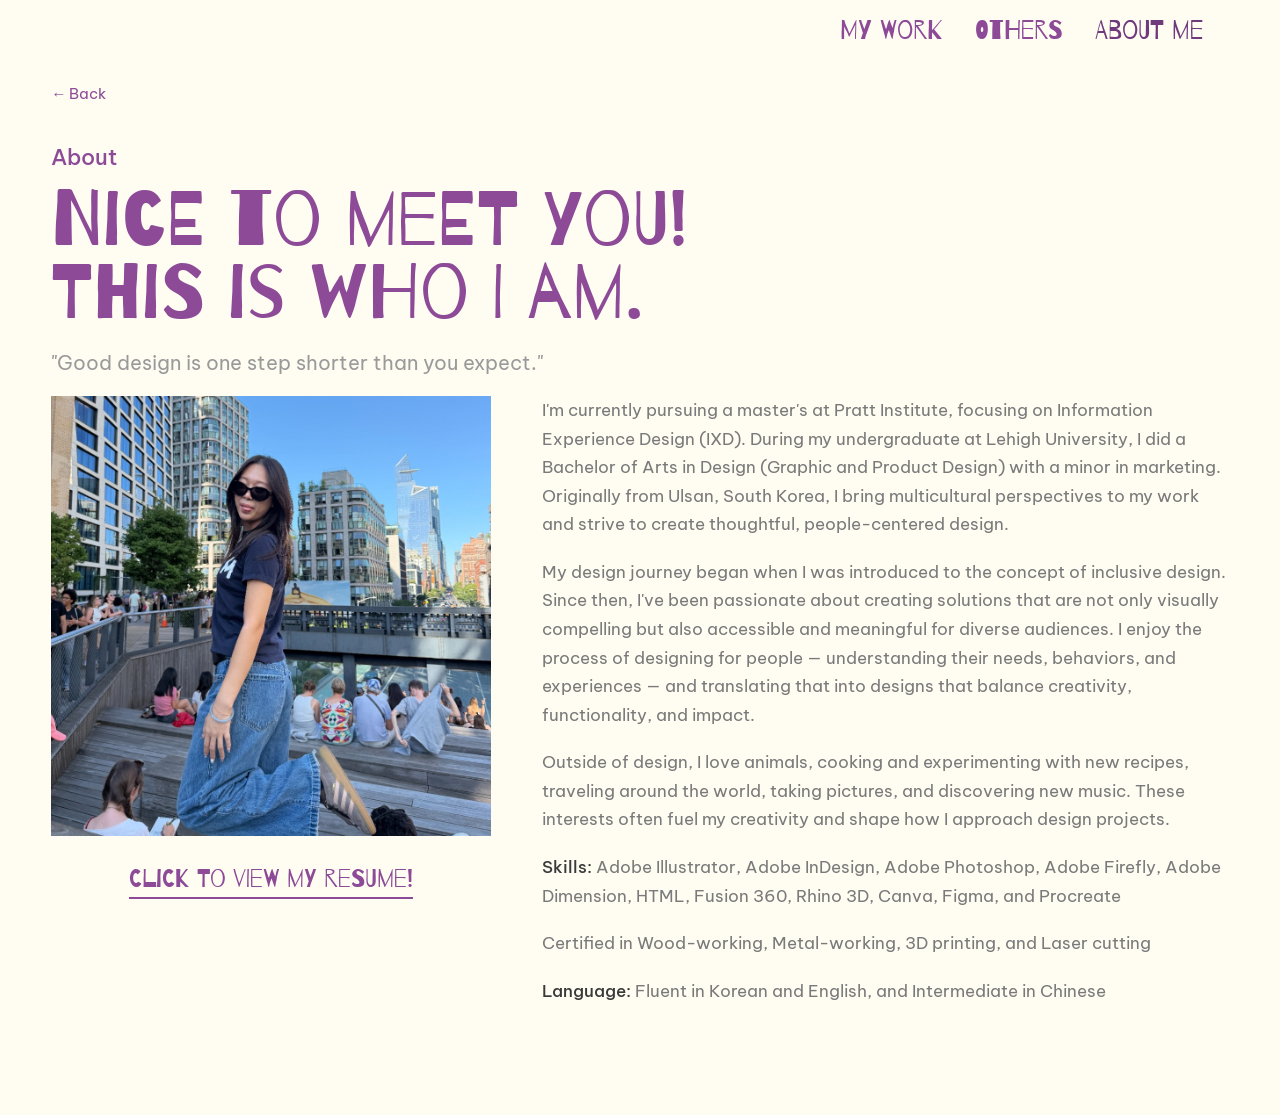
==== about.html @ 0e1c2054 "Refine hero disciplines and clear hobbies content. Tighten discipline layout with magnetic grey labe" ====
<!DOCTYPE html>
<html lang="en">
<head>
<meta charset="UTF-8">
<meta name="viewport" content="width=device-width, initial-scale=1.0">
<title>About — Dayna Ha</title>
<link rel="icon" href="assets/favicon.png" type="image/png">
<link rel="apple-touch-icon" href="assets/favicon.png">
<link rel="preconnect" href="https://fonts.googleapis.com">
<link rel="preconnect" href="https://fonts.gstatic.com" crossorigin>
<link href="https://fonts.googleapis.com/css2?family=Barrio&family=Be+Vietnam+Pro:wght@400;500&display=swap" rel="stylesheet">
<link rel="stylesheet" href="style.css?v=hobbies">
</head>
<body class="be-vietnam-pro-regular project-page is-about-page">

  <nav class="site-nav" aria-label="Primary">
    <a class="site-nav-link barrio-regular" href="index.html#about">My Work</a>
    <a class="site-nav-link barrio-regular" href="index.html#hobbies">Others</a>
    <a class="site-nav-link barrio-regular" href="about.html" id="navAbout" aria-current="page">About Me</a>
  </nav>

  <main class="project about-page">
    <a class="project-back" href="index.html">← Back</a>
    <span class="project-index">About</span>
    <h1 class="project-title barrio-regular about-name">Nice to meet you!<br>This is who I am.</h1>
    <p class="about-tagline">"Good design is one step shorter than you expect."</p>

    <div class="about-layout">
      <figure class="about-photo">
        <div class="about-photo-frame">
          <img
            class="about-photo-image"
            src="assets/about-me.png"
            alt="Dayna Ha on a sunny day in New York City"
          >
        </div>
        <button class="about-resume barrio-regular" type="button" id="resumePreviewOpen" data-resume-src="assets/Dayna_HA_Resume.pdf">Click to view my resume!</button>
      </figure>

      <div class="project-body about-copy">
        <p>
          I'm currently pursuing a master's at Pratt Institute, focusing on Information
          Experience Design (IXD). During my undergraduate at Lehigh University, I did a
          Bachelor of Arts in Design (Graphic and Product Design) with a minor in
          marketing. Originally from Ulsan, South Korea, I bring multicultural
          perspectives to my work and strive to create thoughtful, people-centered design.
        </p>
        <p>
          My design journey began when I was introduced to the concept of inclusive design.
          Since then, I've been passionate about creating solutions that are not only
          visually compelling but also accessible and meaningful for diverse audiences.
          I enjoy the process of designing for people — understanding their needs,
          behaviors, and experiences — and translating that into designs that balance
          creativity, functionality, and impact.
        </p>
        <p>
          Outside of design, I love animals, cooking and experimenting with new recipes, 
          traveling around the world, taking pictures, and discovering new music. These 
          interests often fuel my creativity and shape how I approach design projects.
        </p>
        <p>
          <strong>Skills:</strong> Adobe Illustrator, Adobe InDesign, Adobe Photoshop,
          Adobe Firefly, Adobe Dimension, HTML, Fusion 360, Rhino 3D, Canva, Figma, and
          Procreate
        </p>
        <p>
          Certified in Wood-working, Metal-working, 3D printing, and Laser cutting
        </p>
        <p>
          <strong>Language:</strong> Fluent in Korean and English, and Intermediate in Chinese
        </p>
      </div>
    </div>
  </main>

  <div class="resume-preview" id="resumePreview" aria-hidden="true">
    <div class="resume-preview-backdrop" data-resume-close></div>
    <div class="resume-preview-dialog" role="dialog" aria-modal="true" aria-labelledby="resumePreviewTitle">
      <div class="resume-preview-bar">
        <h2 class="resume-preview-title barrio-regular" id="resumePreviewTitle">Resume preview</h2>
        <div class="resume-preview-actions">
          <a class="resume-preview-open be-vietnam-pro-regular" href="assets/Dayna_HA_Resume.pdf" target="_blank" rel="noopener">Open PDF</a>
          <button class="resume-preview-close be-vietnam-pro-regular" type="button" data-resume-close aria-label="Close preview">Close</button>
        </div>
      </div>
      <iframe
        class="resume-preview-frame"
        id="resumePreviewFrame"
        title="Dayna Ha resume preview"
      ></iframe>
    </div>
  </div>

  <script src="script.js"></script>
</body>
</html>
---- style.css ----
/* ============ Tokens ============ */
:root {
  --purple: #8c4a97;
  --purple-deep: #6f3a7c;
  --gray: #9a9a9a;
  --gray-dark: #7a7a7a;
  --ink: #3a3a3a;
  --paper: #fffcf2;

  --font-display: "Barrio", system-ui;
  --font-body: "Be Vietnam Pro", sans-serif;
  --section-gap: clamp(2.5rem, 5vh, 4.5rem);
}

.barrio-regular {
  font-family: "Barrio", system-ui;
  font-weight: 400;
  font-style: normal;
}

.be-vietnam-pro-regular {
  font-family: "Be Vietnam Pro", sans-serif;
  font-weight: 400;
  font-style: normal;
}

.be-vietnam-pro-medium {
  font-family: "Be Vietnam Pro", sans-serif;
  font-weight: 500;
  font-style: normal;
}

* { box-sizing: border-box; }

html {
  scroll-behavior: smooth;
}

/* Avoid browser restoring mid-page scroll on refresh */
html, body {
  overflow-anchor: none;
}

body {
  margin: 0;
  background: var(--paper);
  color: var(--ink);
  font-family: "Be Vietnam Pro", sans-serif;
  font-weight: 400;
  font-style: normal;
  overflow-x: hidden;
}

body.custom-cursor-active {
  cursor: none;
}

body.custom-cursor-active a,
body.custom-cursor-active button {
  cursor: none;
}

.custom-cursor {
  position: fixed;
  top: 0;
  left: 0;
  width: auto;
  height: auto;
  margin: 0;
  border-radius: 0;
  background: none;
  border: none;
  pointer-events: none;
  z-index: 9999;
  transform: translate3d(-100px, -100px, 0);
  font-family: var(--font-display);
  font-weight: 400;
  font-size: 3.2rem;
  line-height: 1;
  color: var(--purple);
  -webkit-text-stroke: 2px #ffffff;
  paint-order: stroke fill;
  will-change: transform, contents;
}

.custom-cursor::before {
  content: "?";
}

.custom-cursor.is-image::before {
  content: "!";
}

.custom-cursor.is-about::before {
  content: ":D";
}

.custom-cursor.is-about.is-image::before {
  content: "!";
}

.custom-cursor.is-resume::before,
.custom-cursor.is-about.is-resume::before {
  content: "xD";
}

@media (prefers-reduced-motion: reduce) {
  html { scroll-behavior: auto; }
  .block { animation: none !important; transition: none !important; }
  .scroll-cue-arrow { animation: none; }
  .nav-about-cue-arrow { animation: none; }
  body.custom-cursor-active { cursor: auto; }
  .custom-cursor { display: none; }
}

/* ============ Site nav ============ */
.site-nav {
  position: sticky;
  top: 0;
  z-index: 50;
  display: flex;
  justify-content: flex-end;
  align-items: center;
  flex-wrap: wrap;
  gap: clamp(1rem, 2.5vw, 2.25rem);
  padding: 1.1rem 6vw;
  background: color-mix(in srgb, var(--paper) 88%, transparent);
  backdrop-filter: blur(8px);
  -webkit-backdrop-filter: blur(8px);
  overflow: visible;
}

.site-nav-link {
  font-family: var(--font-display);
  font-weight: 400;
  font-size: clamp(1.05rem, 2vw, 1.65rem);
  line-height: 1;
  color: var(--purple);
  text-decoration: none;
  transition: color 0.2s ease;
  flex-shrink: 0;
  white-space: nowrap;
}

.site-nav-link:hover,
.site-nav-link[aria-current="page"] {
  color: var(--purple-deep);
}

.nav-about-cue {
  position: fixed;
  top: 0;
  left: 0;
  z-index: 60;
  color: var(--purple);
  pointer-events: none;
  opacity: 0;
  visibility: hidden;
  transition: opacity 0.35s ease, visibility 0.35s ease;
}

.nav-about-cue.is-visible {
  opacity: 1;
  visibility: visible;
}

.nav-about-cue-arrow {
  width: clamp(2rem, 3.5vw, 2.75rem);
  height: auto;
  display: block;
  transform: rotate(180deg);
  animation: nav-about-bounce 1.8s ease-in-out infinite;
}

@keyframes nav-about-bounce {
  0%, 100% { transform: rotate(180deg) translateY(0); }
  50%      { transform: rotate(180deg) translateY(-24px); }
}

/* ============ Hero ============ */
.hero-pin {
  /* Height set in JS so the hero stays pinned through drop + shake */
  min-height: 100vh;
  position: relative;
}

.hero {
  position: sticky;
  top: 0;
  min-height: 100vh;
  height: 100vh;
  /* One vertical unit: all hero height gaps are multiples of --hero-gap */
  --hero-gap: 3.2vh;
  padding: calc(var(--hero-gap) * 1.25) 6vw calc(var(--hero-gap) * 3.1);
  overflow: hidden;
  background: var(--paper);
  isolation: isolate;
}

.hero.is-releasing {
  overflow: visible;
}

.hero-name {
  font-family: var(--font-display);
  font-weight: 400;
  color: var(--purple);
  font-size: clamp(3rem, 9vw, 6.5rem);
  line-height: 0.95;
  margin: 0;
  letter-spacing: 0.01em;
}

.hero-word {
  display: inline-block;
  transition: transform 0.18s ease-out;
  will-change: transform;
}

.hero-top,
.hero-question {
  position: relative;
  z-index: 3;
}

.hero-tagline {
  text-align: right;
  color: var(--gray);
  font-size: clamp(1rem, 1.6vw, 1.35rem);
  margin: calc(var(--hero-gap) * 2.7 - 0.5cm) 0 0;
  max-width: 32ch;
  margin-left: auto;
}

.hero-question {
  /* Keep fixed multiple of --hero-gap (includes prior 1.8cm nudge as ratio) */
  margin-top: calc(var(--hero-gap) * 4);
  max-width: none;
}

.hero-question-label {
  color: var(--gray);
  font-size: clamp(0.95rem, 1.4vw, 1.15rem);
  margin: 0 0 0.12em;
}

.hero-question-main {
  position: relative;
  display: inline-block;
  width: fit-content;
  max-width: 100%;
  color: var(--purple);
  font-weight: 400;
  font-size: clamp(0.72rem, 2.6vw + 0.4rem, 1.4rem);
  margin: 0;
  white-space: nowrap;
}

.hero-question-main::after {
  content: "";
  position: absolute;
  left: 0;
  right: 0;
  top: calc(100% + 0.42em);
  bottom: auto;
  height: 0.42em;
  background: var(--purple);
  border-radius: 1em 0.35em 1.4em 0.55em / 0.9em 1.1em 0.45em 1.2em;
  pointer-events: none;
}

.hero-stroke {
  display: inline;
}

/* ============ Falling block field ============ */
.block-field {
  position: absolute;
  right: calc(7vw - 1.5cm);
  bottom: calc(var(--hero-gap, 3.2vh) * -0.6);
  width: min(28vw, 350px);
  height: min(28vw, 350px);
  pointer-events: none;
  z-index: 1;
  --block-size: 26%;
}

.stack-hint {
  position: absolute;
  right: calc(7vw - 1.5cm + min(28vw, 350px) + 1.2rem);
  bottom: calc(var(--hero-gap, 3.2vh) * -0.6 + min(28vw, 350px) * 0.28);
  max-width: min(22ch, 28vw);
  margin: 0;
  font-family: var(--font-display);
  font-weight: 400;
  font-size: clamp(1.05rem, 2vw, 1.55rem);
  line-height: 1.15;
  color: var(--purple);
  text-align: right;
  pointer-events: none;
  z-index: 2;
  opacity: 0;
  transform: translate3d(0, 8px, 0);
  transition: opacity 1.1s ease, transform 1.1s ease;
}

.stack-hint.is-visible {
  opacity: 1;
  transform: translate3d(0, 0, 0);
}

.block {
  position: absolute;
  width: var(--block-size, 26%);
  height: var(--block-size, 26%);
  aspect-ratio: 1 / 1;
  border-radius: 30% 32% 34% 28% / 32% 30% 32% 34%;
  will-change: transform, opacity;
  transform-origin: center center;
  --tilt: 0deg;
  --mag-x: 0px;
  --mag-y: 0px;
  opacity: 0;
  animation: none;
  box-sizing: border-box;
  flex-shrink: 0;
}

.block.gray   { background: var(--gray); }
.block.purple { background: var(--purple); }
.block.to-grey {
  background: var(--gray) !important;
  transition: background 0.35s ease;
  box-shadow: 0 6px 18px rgba(0, 0, 0, 0.12);
}

/* Landing cluster: hover any box to see Scroll! */
.block-field.is-landed:not(.is-exiting) .block {
  pointer-events: auto;
  cursor: none;
}

.block-field.is-landed:not(.is-exiting) .block::after {
  content: "Scroll!";
  position: absolute;
  left: 50%;
  top: 50%;
  transform: translate(-50%, -50%);
  font-family: var(--font-body);
  font-weight: 400;
  font-style: normal;
  font-size: clamp(0.72rem, 1.1vw, 0.9rem);
  line-height: 1;
  color: var(--purple);
  background: #ffffff;
  padding: 0.35rem 0.5rem;
  white-space: nowrap;
  opacity: 0;
  pointer-events: none;
  transition: opacity 0.25s ease;
  z-index: 2;
  box-shadow: 0 3px 10px rgba(0, 0, 0, 0.1);
}

.block-field.is-landed:not(.is-exiting) .block:hover::after {
  opacity: 1;
}

.tower-more {
  position: absolute;
  display: block;
  z-index: 50;
  pointer-events: none;
  opacity: 0;
  visibility: hidden;
  text-decoration: none;
  color: var(--purple);
  font-family: var(--font-body);
  font-weight: 400;
  font-style: normal;
  transition: opacity 0.35s ease;
}

.tower-more.is-ready {
  pointer-events: auto;
  opacity: 1;
  visibility: visible;
}

.tower-more-label {
  position: absolute;
  left: 50%;
  top: 50%;
  transform: translate(-50%, -50%);
  white-space: nowrap;
  font-size: clamp(0.72rem, 1.1vw, 0.85rem);
  letter-spacing: 0.01em;
  opacity: 0;
  transition: opacity 0.3s ease;
  pointer-events: none;
  padding: 0.3rem 0.55rem;
  border-radius: 999px;
  background: #ffffff;
  color: var(--purple);
  box-shadow: 0 3px 12px rgba(0, 0, 0, 0.1);
}

.tower-more.is-ready:hover .tower-more-label,
.tower-more.is-ready:focus-visible .tower-more-label {
  opacity: 1;
}

#cascadeLayer .block {
  width: auto;
  height: auto;
  box-sizing: border-box;
  flex-shrink: 0;
}

.tower-phew {
  position: absolute;
  z-index: 51;
  margin: 0;
  max-width: min(18ch, 32vw);
  font-family: var(--font-display);
  font-weight: 400;
  font-size: clamp(1.15rem, 2.2vw, 1.7rem);
  line-height: 1.1;
  color: var(--purple);
  text-align: right;
  pointer-events: none;
  opacity: 0;
  transform: translate3d(0, 8px, 0);
  transition: opacity 0.7s ease, transform 0.7s ease;
  display: flex;
  flex-direction: column;
  align-items: flex-end;
  gap: 0.55rem;
}

.tower-phew.is-visible {
  opacity: 1;
  transform: translate3d(0, 0, 0);
}

.tower-phew-text {
  display: block;
}

.tower-phew-arrow {
  position: relative;
  display: block;
  width: 52px;
  height: 14px;
  margin-right: 0.15rem;
}

.tower-phew-arrow::before {
  content: "";
  position: absolute;
  left: 0;
  top: 50%;
  width: calc(100% - 11px);
  height: 2px;
  background: var(--purple);
  transform: translateY(-50%);
}

.tower-phew-arrow::after {
  content: "";
  position: absolute;
  right: 0;
  top: 50%;
  width: 0;
  height: 0;
  border-top: 7px solid transparent;
  border-bottom: 7px solid transparent;
  border-left: 12px solid var(--purple);
  transform: translateY(-50%);
}

.to-top {
  display: block;
  width: fit-content;
  margin: 0 auto calc(var(--section-gap, 3.5rem) * 0.7);
  padding: 0 6vw calc(var(--section-gap, 3.5rem) * 0.35);
  color: var(--gray);
  font-family: var(--font-body);
  font-weight: 400;
  font-size: 0.95rem;
  text-decoration: none;
  text-align: center;
  transition: color 0.2s ease;
}

.to-top:hover {
  color: var(--gray-dark);
}

/* mid-drop / bounce / exit: JS owns transform */
.block-field.is-dropping .block,
.block-field.is-bouncing .block,
.block-field.is-exiting .block {
  animation: none;
}

.block-field.is-exiting .block,
.block-field.is-bouncing .block {
  opacity: 1 !important;
}

/* after landing in hero: slow shake (keeps going while grey) */
.block-field.is-landed .block {
  opacity: 1;
  animation: shake 1.15s ease-in-out infinite;
}

.block-field.is-exiting .block,
.block-field.is-gone .block {
  opacity: 1;
}

.block-field.is-gone {
  visibility: hidden;
}

/* initial scatter (font-drop landing) */
.block:nth-child(1) { top: 10%; left: 32%; animation-delay: 0s;   --tilt: -20deg; }
.block:nth-child(2) { top: calc(26% + 0.5cm); left: 10%; animation-delay: .5s;  --tilt: 20deg; }
.block:nth-child(3) { top: calc(28% + 0.5cm); left: 50%; animation-delay: 1s;   --tilt: 0deg; }
.block:nth-child(4) { top: calc(48% + 1cm);  left: 2%;  animation-delay: .2s;  --tilt: 0deg; }
.block:nth-child(5) { top: calc(50% + 1cm);  left: 30%; animation-delay: .8s;  --tilt: -20deg; }
.block:nth-child(6) { top: calc(48% + 1cm);  left: 58%; animation-delay: 1.3s; --tilt: 0deg; }

@keyframes shake {
  0%, 100% { transform: rotate(calc(var(--tilt) - 2deg)) translate3d(var(--mag-x, 0px), var(--mag-y, 0px), 0); }
  25%      { transform: rotate(calc(var(--tilt) + 3deg)) translate3d(calc(var(--mag-x, 0px) + 2px), calc(var(--mag-y, 0px) - 1px), 0); }
  50%      { transform: rotate(calc(var(--tilt) - 3deg)) translate3d(calc(var(--mag-x, 0px) - 2px), calc(var(--mag-y, 0px) + 2px), 0); }
  75%      { transform: rotate(calc(var(--tilt) + 2deg)) translate3d(calc(var(--mag-x, 0px) + 1px), calc(var(--mag-y, 0px) - 1px), 0); }
}

/* ============ Discipline scatter (in hero, near scroll arrow) ============ */
.discipline-scatter {
  position: absolute;
  left: 0;
  right: 0;
  bottom: calc(var(--hero-gap) * 3.4);
  z-index: 2;
  width: 100%;
  height: min(32vh, 16rem);
  margin: 0;
  padding: 0;
  background: transparent;
  overflow: visible;
  pointer-events: none;
}

.discipline {
  position: absolute;
  margin: 0;
  color: var(--gray);
  line-height: 1;
  white-space: nowrap;
  opacity: 0.92;
  --mag-x: 0px;
  --mag-y: 0px;
  transform: rotate(var(--tilt, 0deg)) translate3d(var(--mag-x), var(--mag-y), 0);
  will-change: transform;
}

.discipline--ux {
  left: 9vw;
  bottom: 59%;
  --tilt: -7deg;
  font-family: "Syne", "Be Vietnam Pro", sans-serif;
  font-weight: 700;
  font-size: clamp(1.25rem, 2.8vw, 1.9rem);
  letter-spacing: 0.04em;
  animation: discipline-drift-a 7s ease-in-out infinite;
}

.discipline--graphic {
  left: 24vw;
  bottom: 68%;
  --tilt: 6deg;
  font-family: "Instrument Serif", Georgia, serif;
  font-weight: 400;
  font-style: italic;
  font-size: clamp(1.3rem, 3vw, 2rem);
  animation: discipline-drift-b 8.5s ease-in-out infinite;
}

.discipline--product {
  left: 8vw;
  bottom: 17%;
  --tilt: 3deg;
  font-family: "Space Grotesk", "Be Vietnam Pro", sans-serif;
  font-weight: 600;
  font-size: clamp(1.2rem, 2.6vw, 1.8rem);
  letter-spacing: 0.02em;
  animation: discipline-drift-c 6.5s ease-in-out infinite;
}

.discipline--web {
  left: 28vw;
  bottom: 28%;
  --tilt: -5deg;
  font-family: "Caveat", "Barrio", cursive;
  font-weight: 600;
  font-size: clamp(1.5rem, 3.4vw, 2.25rem);
  animation: discipline-drift-a 9s ease-in-out infinite reverse;
}

@keyframes discipline-drift-a {
  0%, 100% { translate: 0 0; }
  50% { translate: 0 -0.35rem; }
}

@keyframes discipline-drift-b {
  0%, 100% { translate: 0 0; }
  50% { translate: 0.25rem -0.2rem; }
}

@keyframes discipline-drift-c {
  0%, 100% { translate: 0 0; }
  50% { translate: -0.2rem 0.25rem; }
}

@media (prefers-reduced-motion: reduce) {
  .discipline { animation: none; }
}

/* About landing cluster — same pile, all grey */
.panel-about {
  overflow: visible;
  border-top: none;
  align-items: flex-start;
  flex-direction: column;
  padding-top: calc(var(--section-gap, 3.5rem) * 1.15);
}

.about-blocks {
  position: absolute;
  right: calc(7vw - 1.5cm);
  bottom: calc(var(--section-gap) * 1.4);
  top: auto;
  width: min(28vw, 350px);
  height: min(28vw, 350px);
  pointer-events: none;
  z-index: 0;
  opacity: 0;
  --block-size: 26%;
}

.about-blocks.is-visible {
  opacity: 1;
}

.about-blocks .block {
  opacity: 0;
  background: var(--gray);
  animation: none;
  box-shadow: 0 6px 18px rgba(0, 0, 0, 0.1);
}

.about-blocks.is-visible .block {
  animation: none;
  opacity: 1;
  transform: rotate(var(--tilt)) translate3d(var(--mag-x, 0px), var(--mag-y, 0px), 0);
}

.about-blocks .block:nth-child(1) { top: 10%; left: 32%; --tilt: -20deg; }
.about-blocks .block:nth-child(2) { top: calc(26% + 0.5cm); left: 10%; --tilt: 20deg; }
.about-blocks .block:nth-child(3) { top: calc(28% + 0.5cm); left: 50%; --tilt: 0deg; }
.about-blocks .block:nth-child(4) { top: calc(48% + 1cm);  left: 2%;  --tilt: 0deg; }
.about-blocks .block:nth-child(5) { top: calc(50% + 1cm);  left: 30%; --tilt: -20deg; }
.about-blocks .block:nth-child(6) { top: calc(48% + 1cm);  left: 58%; --tilt: 0deg; }

.panel-about .panel-inner {
  position: relative;
  z-index: 1;
  transform: none;
  width: 100%;
  max-width: none;
  margin-left: 0;
  margin-right: 0;
}

.panel-about .panel-index {
  font-family: "Be Vietnam Pro", sans-serif;
  font-weight: 400;
  font-style: normal;
  font-size: 1.1rem;
  margin-bottom: calc(var(--section-gap, 3.5rem) * 1.3);
  display: block;
  color: var(--purple);
  position: relative;
  z-index: 2;
}

/* ============ Scroll cue ============ */
.scroll-cue {
  position: absolute;
  right: 14vw;
  bottom: calc(var(--hero-gap) * 3.6);
  left: auto;
  transform: none;
  display: flex;
  align-items: flex-end;
  gap: 0.85rem;
  color: var(--purple);
  z-index: 3;
  pointer-events: none;
}

.scroll-cue-label {
  margin: 0;
  font-family: var(--font-display);
  font-weight: 400;
  font-size: clamp(1.15rem, 2.4vw, 1.8rem);
  line-height: 1.1;
  text-align: right;
  max-width: none;
  flex-shrink: 0;
  transform: translate(2rem, calc(var(--hero-gap) * -0.9));
}

.scroll-cue-arrow {
  width: clamp(5.5rem, 11vw, 8.5rem);
  height: auto;
  display: block;
  flex-shrink: 0;
  position: relative;
  left: 1cm;
  animation: cue-bounce 1.8s ease-in-out infinite;
}

@keyframes cue-bounce {
  0%, 100% { transform: translateY(0); }
  50%      { transform: translateY(0.35em); }
}

/* ============ Content panels ============ */
.panel {
  position: relative;
  min-height: auto;
  display: flex;
  align-items: center;
  padding: var(--section-gap) 6vw;
  border-top: none;
}

.panel-inner { max-width: 620px; }

.panel-index {
  display: inline-block;
  color: var(--purple);
  font-weight: 400;
  font-size: 1.1rem;
  margin-bottom: var(--section-gap, 3.5rem);
}

.panel h2 {
  font-family: "Be Vietnam Pro", sans-serif;
  font-weight: 400;
  font-size: clamp(1.5rem, 3vw, 2.2rem);
  line-height: 1.3;
  color: var(--ink);
  margin: 0 0 1.2rem;
}

.panel p {
  color: var(--gray-dark);
  font-size: 1.05rem;
  line-height: 1.7;
  max-width: 60ch;
}

.panel-about.panel {
  padding-left: 4vw;
  padding-right: 4vw;
}

.panel-about .panel-inner {
  max-width: none;
  width: 100%;
}

.panel-about .work-feature-grid {
  display: grid;
  grid-template-columns: repeat(2, minmax(0, 1fr));
  gap: calc(var(--section-gap, 3.5rem) * 1.55) calc(var(--section-gap, 3.5rem) * 1.1);
  width: 100%;
  margin: calc(var(--section-gap, 3.5rem) * 0.45) 0 calc(var(--section-gap, 3.5rem) * 0.55);
}

.panel-about .work-feature-link {
  display: block;
  width: 100%;
  max-width: none;
  margin: 0;
  text-decoration: none;
  color: inherit;
}

.panel-about .work-feature-link:last-of-type {
  margin-bottom: 0;
}

.panel-about .work-feature-frame {
  display: block;
  width: 100%;
  padding: 0;
  border-radius: 0;
  background: transparent;
}

.panel-about .work-feature-caption {
  display: flex;
  flex-direction: column;
  align-items: stretch;
  gap: 0.35rem;
  margin-top: 1.25rem;
}

.panel-about .work-feature-name {
  font-family: var(--font-display);
  font-weight: 400;
  font-style: normal;
  font-size: clamp(2.1rem, 3.8vw, 3.2rem);
  color: var(--purple);
  letter-spacing: 0.02em;
  text-transform: uppercase;
  flex-shrink: 0;
  align-self: flex-start;
}

.panel-about .work-feature-title {
  display: block;
  margin-top: 0;
  font-family: var(--font-body);
  font-weight: 400;
  font-style: italic;
  font-size: clamp(1rem, 1.6vw, 1.25rem);
  color: var(--ink);
  text-align: right;
  letter-spacing: 0.02em;
  text-transform: uppercase;
  align-self: stretch;
}

.panel-about .work-feature-meta {
  position: absolute;
  right: calc(var(--media-inset) + var(--meta-gap));
  bottom: calc(var(--media-inset) + var(--meta-gap));
  z-index: 2;
  display: block;
  width: fit-content;
  max-width: calc(100% - (var(--media-inset) * 2) - 0.5rem);
  margin: 0;
  padding: 0.28rem 0.65rem;
  border-radius: 999px;
  background: var(--purple);
  color: #ffffff;
  font-family: var(--font-body);
  font-weight: 400;
  font-style: normal;
  font-size: clamp(0.65rem, 1vw, 0.78rem);
  line-height: 1.2;
  white-space: nowrap;
  overflow: hidden;
  text-overflow: ellipsis;
}

.panel-about .work-feature-clip {
  --media-inset: 0.85rem;
  --meta-gap: 0.55rem;
  position: relative;
  border-radius: 1em 0.35em 1.4em 0.55em / 0.9em 1.1em 0.45em 1.2em;
  overflow: hidden;
  aspect-ratio: 1024 / 682;
  width: 100%;
  margin: 0;
  border: 0.7rem solid var(--purple);
  background: var(--paper);
  padding: var(--media-inset);
  box-shadow: none;
  box-sizing: border-box;
}

.panel-about .work-feature-media {
  position: absolute;
  inset: var(--media-inset);
  overflow: hidden;
  border-radius: 0.55em 0.2em 0.75em 0.3em / 0.5em 0.65em 0.25em 0.7em;
}

.panel-about .work-feature-image {
  display: block;
  width: 100%;
  height: 100%;
  object-fit: cover;
  object-position: center center;
  border-radius: inherit;
  transition: transform 0.5s ease, filter 0.35s ease;
  transform-origin: center center;
  will-change: transform;
}

.panel-about .work-feature-image--raised {
  object-position: center calc(50% - 3cm);
}

@media (hover: hover) and (pointer: fine) {
  .panel-about .work-feature-link:hover .work-feature-image {
    transform: scale(1.12);
    filter: brightness(0.72);
  }
}

.panel-about .work-feature-coming {
  display: block;
  width: 100%;
}

.panel-about .work-feature-coming-frame {
  display: flex;
  align-items: center;
  justify-content: center;
  aspect-ratio: 1024 / 682;
  width: 100%;
  border: 0.7rem solid var(--purple);
  border-radius: 1em 0.35em 1.4em 0.55em / 0.9em 1.1em 0.45em 1.2em;
  background: var(--paper);
  box-sizing: border-box;
  padding: 0.85rem;
}

.panel-about .work-feature-coming-label {
  font-family: var(--font-display);
  font-weight: 400;
  font-size: clamp(1.8rem, 3.2vw, 2.8rem);
  line-height: 1;
  color: var(--purple);
  text-align: center;
}

/* ============ Project pages ============ */
.project-page {
  min-height: 100vh;
}

.project {
  max-width: 980px;
  margin: 0 auto;
  padding: 8vh 6vw 12vh;
}

.about-page {
  max-width: none;
  width: 100%;
  margin-left: 0;
  margin-right: 0;
  padding-top: 2.5vh;
  padding-left: 4vw;
  padding-right: 4vw;
  padding-bottom: 10vh;
  box-sizing: border-box;
}

.about-page .project-back {
  margin-bottom: 1.25rem;
}

.about-page .project-index,
.about-page .about-name,
.about-page .about-tagline {
  position: relative;
  top: 0.5cm;
}

.about-page .about-copy p {
  max-width: none;
  width: 100%;
}

.project-back {
  display: inline-block;
  margin-bottom: 2.5rem;
  color: var(--purple);
  font-size: 0.95rem;
  text-decoration: none;
  border-bottom: 1px solid transparent;
  transition: border-color 0.2s ease;
}

.project-back:hover {
  border-color: var(--purple);
}

.project-index {
  display: block;
  color: var(--purple);
  font-weight: 500;
  font-size: clamp(1.1rem, 1.8vw, 1.4rem);
  margin-bottom: 0.85rem;
}

.project-title {
  font-family: "Be Vietnam Pro", sans-serif;
  font-weight: 400;
  font-size: clamp(1.5rem, 3vw, 2.2rem);
  line-height: 1.3;
  color: var(--ink);
  margin: 0 0 2rem;
}

.about-name {
  font-family: var(--font-display);
  color: var(--purple);
  font-size: clamp(2.4rem, 7vw, 4.8rem);
  line-height: 0.95;
  margin: 0 0 1.2rem;
}

.about-tagline {
  color: var(--gray);
  font-size: clamp(1rem, 1.6vw, 1.35rem);
  margin: 0 0 2.5rem;
  max-width: none;
  white-space: nowrap;
}

.about-layout {
  display: grid;
  grid-template-columns: minmax(300px, 440px) minmax(0, 1fr);
  gap: clamp(2rem, 4vw, 3.5rem);
  align-items: start;
  width: 100%;
  margin-left: 0;
}

.about-copy {
  font-family: var(--font-body);
  width: 100%;
}

.about-copy p,
.about-copy strong {
  font-family: var(--font-body);
  font-weight: 400;
}

.about-copy strong {
  font-weight: 500;
  color: var(--ink);
}

.about-photo {
  margin: 0;
  display: flex;
  flex-direction: column;
  align-items: stretch;
  gap: 0.85rem;
}

.about-photo-frame {
  border-radius: 0;
  overflow: hidden;
  aspect-ratio: 1 / 1;
  width: 100%;
  max-width: 440px;
  margin: 0;
  border: none;
  background: transparent;
  padding: 0;
  box-sizing: border-box;
}

.about-photo-image {
  display: block;
  width: 100%;
  height: 100%;
  object-fit: cover;
  object-position: center center;
  border-radius: 0;
}

.about-resume {
  font-family: var(--font-display);
  font-weight: 400;
  font-size: clamp(1.15rem, 2vw, 1.55rem);
  line-height: 1.2;
  color: var(--purple);
  text-decoration: none;
  text-align: center;
  max-width: 440px;
  margin-top: 0.4cm;
  border: none;
  border-bottom: 2px solid var(--purple);
  padding: 0 0 0.15rem;
  align-self: center;
  background: none;
  cursor: pointer;
}

.about-resume:hover {
  color: var(--purple-deep);
  border-bottom-color: var(--purple-deep);
}

.resume-preview {
  position: fixed;
  inset: 0;
  z-index: 200;
  display: flex;
  align-items: center;
  justify-content: center;
  padding: 4vh 4vw;
  opacity: 0;
  visibility: hidden;
  pointer-events: none;
  transition: opacity 0.25s ease, visibility 0.25s ease;
}

.resume-preview.is-open {
  opacity: 1;
  visibility: visible;
  pointer-events: auto;
}

.resume-preview-backdrop {
  position: absolute;
  inset: 0;
  background: rgba(40, 30, 45, 0.55);
}

.resume-preview-dialog {
  position: relative;
  z-index: 1;
  display: flex;
  flex-direction: column;
  width: min(920px, 100%);
  height: min(88vh, 980px);
  background: var(--paper);
  border: none;
  border-radius: 0.75rem;
  overflow: hidden;
  box-shadow: 0 18px 48px rgba(0, 0, 0, 0.18);
}

.resume-preview-bar {
  display: flex;
  align-items: center;
  justify-content: space-between;
  gap: 1rem;
  flex-wrap: wrap;
  padding: 0.85rem 1.1rem;
  border-bottom: 1px solid rgba(140, 74, 151, 0.25);
  background: var(--paper);
}

.resume-preview-title {
  margin: 0;
  font-family: var(--font-display);
  font-weight: 400;
  font-size: clamp(1.2rem, 2.4vw, 1.7rem);
  color: var(--purple);
}

.resume-preview-actions {
  display: flex;
  align-items: center;
  gap: 0.75rem;
}

.resume-preview-open,
.resume-preview-close {
  font-family: var(--font-body);
  font-size: 0.95rem;
  color: var(--purple);
  background: none;
  border: none;
  border-bottom: 1.5px solid var(--purple);
  padding: 0.15rem 0;
  cursor: pointer;
  text-decoration: none;
}

.resume-preview-open:hover,
.resume-preview-close:hover {
  color: var(--purple-deep);
  border-bottom-color: var(--purple-deep);
}

.resume-preview-frame {
  flex: 1;
  width: 100%;
  border: 0;
  background: #f3efe6;
}

.project-hero-frame {
  width: 90%;
  max-width: min(90%, 738px);
  margin: 0 auto 2rem;
  padding: 0;
  border-radius: 0;
  background: transparent;
}

.project-hero-clip {
  border-radius: 1em 0.35em 1.4em 0.55em / 0.9em 1.1em 0.45em 1.2em;
  overflow: hidden;
  aspect-ratio: 1024 / 682;
  border: 0.85rem solid var(--purple);
  background: var(--paper);
  padding: 1.15rem;
  box-shadow: none;
  box-sizing: border-box;
}

.project-hero-clip img {
  display: block;
  width: 100%;
  height: 100%;
  object-fit: cover;
  object-position: center center;
  border-radius: 0.55em 0.2em 0.75em 0.3em / 0.5em 0.65em 0.25em 0.7em;
}

.project-hero-clip img.is-raised {
  object-position: center calc(50% - 3cm);
}

.project-body p {
  color: var(--gray-dark);
  font-size: 1.05rem;
  line-height: 1.7;
  max-width: 60ch;
  margin: 0 0 1.2rem;
}

.panel-about h2,
.panel-about p {
  font-family: "Be Vietnam Pro", sans-serif;
  font-weight: 400;
  font-style: normal;
}

.panel-about h2 {
  font-size: clamp(1.15rem, 2.2vw, 1.55rem);
  line-height: 1.35;
}

.panel-about p {
  font-size: 0.92rem;
  line-height: 1.65;
}


/* ============ Hobbies ============ */
.panel-hobbies {
  align-items: flex-start;
  flex-direction: column;
  padding-top: calc(var(--section-gap, 3.5rem) * 1.4);
  padding-bottom: calc(var(--section-gap, 3.5rem) * 2);
}

.hobbies-inner {
  max-width: none;
  width: 100%;
}

.panel-hobbies .panel-index {
  margin-bottom: calc(var(--section-gap, 3.5rem) * 1.1);
}

.panel-contact {
  align-items: flex-start;
  min-height: auto;
  padding-top: calc(var(--section-gap, 3.5rem) * 4);
  padding-bottom: calc(var(--section-gap, 3.5rem) * 7);
}

.contact-link {
  display: inline-block;
  margin-top: 0.5rem;
  color: var(--purple);
  font-size: 1.4rem;
  font-weight: 400;
  text-decoration: none;
  border-bottom: 2px solid var(--purple);
}

.contact-link:hover { color: var(--purple-deep); border-color: var(--purple-deep); }

/* ============ Responsive ============ */
@media (max-width: 960px) {
  .site-nav {
    padding: 0.95rem 5vw;
    gap: 1.35rem;
  }

  .hero {
    padding-left: 5vw;
    padding-right: 5vw;
  }

  .panel {
    padding-left: 5vw;
    padding-right: 5vw;
  }

  .panel-about.panel {
    padding-left: 5vw;
    padding-right: 5vw;
  }

  .panel-about .work-feature-name {
    font-size: clamp(1.75rem, 5.5vw, 2.6rem);
  }

  .panel-about .work-feature-clip,
  .panel-about .work-feature-coming-frame {
    --media-inset: 0.65rem;
    border-width: 0.55rem;
    padding: var(--media-inset);
  }

  .scroll-cue {
    right: 6vw;
  }

  .scroll-cue-arrow {
    width: clamp(3.5rem, 14vw, 5.5rem);
  }

  .scroll-cue-label {
    font-size: clamp(1rem, 3.2vw, 1.35rem);
  }

  .project {
    padding: 6vh 5vw 10vh;
  }

  .about-page {
    padding-left: 5vw;
    padding-right: 5vw;
  }

  .project-hero-frame {
    width: 100%;
    max-width: 100%;
  }

  .project-hero-clip {
    border-width: 0.55rem;
    padding: 0.75rem;
  }
}

@media (max-width: 800px) {
  .about-layout {
    grid-template-columns: 1fr;
    gap: 1.75rem;
  }

  .about-photo {
    display: flex;
    justify-content: flex-start;
    max-width: 360px;
  }

  .about-photo-frame {
    max-width: 100%;
  }

  .about-resume {
    max-width: 100%;
    align-self: flex-start;
  }

  .about-tagline {
    white-space: normal;
    max-width: 36ch;
  }

  .panel-about .work-feature-grid {
    grid-template-columns: 1fr;
  }

  .panel-about .work-feature-title {
    text-align: left;
  }

  .panel-about .work-feature-meta {
    max-width: calc(100% - (var(--media-inset) * 2) - 0.5rem);
    white-space: normal;
    line-height: 1.25;
  }

  .resume-preview {
    padding: 0;
    align-items: stretch;
  }

  .resume-preview-dialog {
    width: 100%;
    height: 100%;
    max-height: 100%;
    border-radius: 0;
  }
}

@media (max-width: 640px) {
  .site-nav {
    justify-content: flex-end;
    padding: 0.85rem 5vw;
    gap: 1rem;
  }

  .site-nav-link {
    font-size: clamp(1.05rem, 4.5vw, 1.35rem);
    padding: 0.35rem 0;
  }

  .discipline-scatter {
    height: min(28vh, 12rem);
    bottom: calc(var(--hero-gap) * 3.8);
  }

  .discipline--ux { left: 5vw; bottom: 70%; }
  .discipline--graphic { left: 18vw; bottom: 70%; }
  .discipline--product { left: 5vw; bottom: 26%; }
  .discipline--web { left: 22vw; bottom: 32%; }

  .hero {
    min-height: 100svh;
    height: 100svh;
    padding-left: 5vw;
    padding-right: 5vw;
  }

  .hero-name {
    font-size: clamp(2.45rem, 12vw, 3.6rem);
  }

  .hero-tagline {
    max-width: 28ch;
    font-size: clamp(0.95rem, 3.8vw, 1.15rem);
  }

  .block-field,
  .about-blocks {
    width: min(46vw, 190px);
    height: min(46vw, 190px);
    right: 4vw;
  }

  .block-field {
    bottom: calc(var(--hero-gap, 3.2vh) * 0.6);
  }

  .about-blocks {
    bottom: calc(var(--section-gap, 3.5rem) * 0.7);
  }

  .stack-hint {
    right: 4vw;
    left: auto;
    bottom: calc(var(--hero-gap, 3.2vh) * 0.6 + min(46vw, 190px) + 0.5rem);
    max-width: min(22ch, 58vw);
    text-align: right;
    font-size: clamp(0.95rem, 3.8vw, 1.2rem);
  }

  .tower-phew {
    max-width: min(16ch, 42vw);
    font-size: clamp(1rem, 4vw, 1.35rem);
  }

  .scroll-cue {
    right: 5vw;
    left: auto;
  }

  .scroll-cue-label {
    font-size: clamp(0.95rem, 4vw, 1.2rem);
  }

  .scroll-cue-arrow {
    width: clamp(2.75rem, 12vw, 4rem);
  }

  .panel {
    padding-left: 5vw;
    padding-right: 5vw;
  }

  .panel-about.panel {
    padding-left: 5vw;
    padding-right: 5vw;
  }

  .panel-index {
    margin-bottom: 2.5rem;
    font-size: 1rem;
  }

  .panel h2 {
    font-size: clamp(1.25rem, 5.5vw, 1.7rem);
  }

  .panel p,
  .project-body p,
  .about-copy p {
    font-size: 1rem;
    line-height: 1.65;
  }

  .panel-about .work-feature-clip,
  .panel-about .work-feature-coming-frame {
    --media-inset: 0.5rem;
    border-width: 0.45rem;
    padding: var(--media-inset);
  }

  .panel-about .work-feature-caption {
    margin-top: 0.9rem;
    gap: 0.25rem;
  }

  .panel-about .work-feature-coming-label {
    font-size: clamp(1.45rem, 7vw, 2rem);
  }

  .contact-link {
    font-size: clamp(1.05rem, 4.5vw, 1.25rem);
    word-break: break-word;
  }

  .to-top {
    font-size: 0.9rem;
  }

  .project {
    padding: 4vh 5vw 8vh;
  }

  .project-back {
    margin-bottom: 1.75rem;
    font-size: 0.9rem;
  }

  .project-title {
    margin-bottom: 1.4rem;
  }

  .about-page {
    padding-top: 1.5vh;
    padding-bottom: 8vh;
  }

  .about-page .project-index,
  .about-page .about-name,
  .about-page .about-tagline {
    top: 0;
  }

  .about-name {
    font-size: clamp(2.1rem, 10vw, 3.2rem);
  }

  .about-tagline {
    margin-bottom: 1.75rem;
    font-size: clamp(0.95rem, 3.8vw, 1.15rem);
  }

  .about-photo {
    max-width: 100%;
  }

  .about-resume {
    font-size: clamp(1.05rem, 4.5vw, 1.35rem);
  }

  .project-hero-frame {
    margin-bottom: 1.5rem;
  }

  .project-hero-clip {
    border-width: 0.45rem;
    padding: 0.55rem;
  }

  .project-hero-clip img.is-raised,
  .panel-about .work-feature-image--raised {
    object-position: center 40%;
  }

  .custom-cursor {
    display: none !important;
  }

  body.custom-cursor-active {
    cursor: auto;
  }

  body.custom-cursor-active a,
  body.custom-cursor-active button {
    cursor: pointer;
  }

  .nav-about-cue {
    display: none;
  }
}

@media (max-width: 400px) {
  .hero-name {
    font-size: clamp(2.15rem, 11.5vw, 2.8rem);
  }

  .block-field,
  .about-blocks {
    width: min(42vw, 160px);
    height: min(42vw, 160px);
  }

  .panel-about .work-feature-meta {
    font-size: 0.62rem;
    padding: 0.22rem 0.45rem;
  }
}
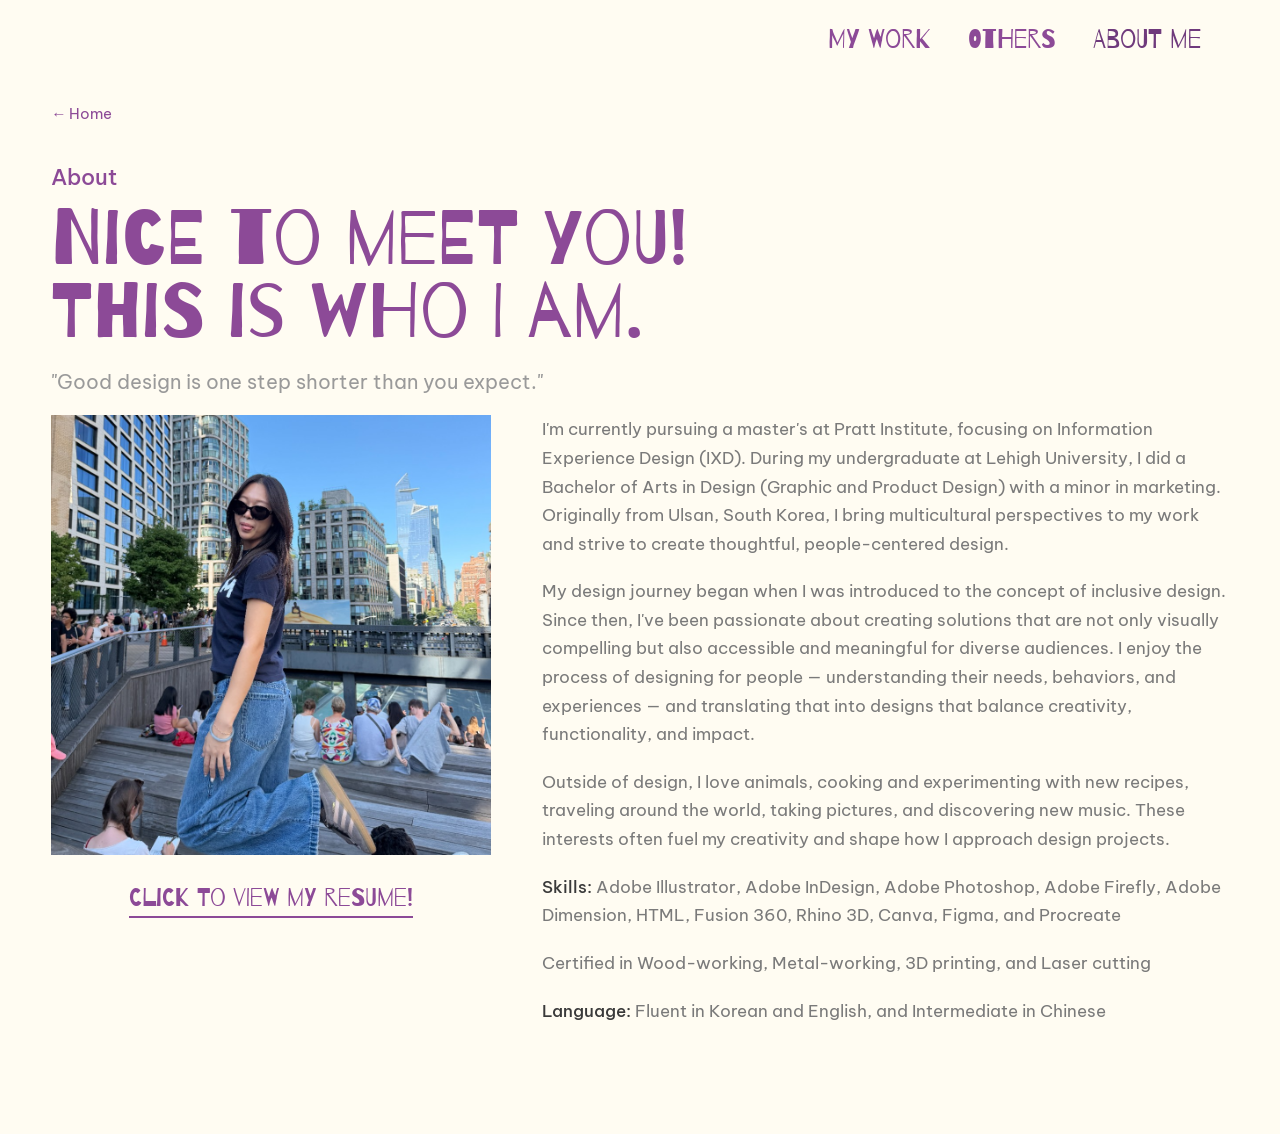
==== commit d8e4a582: "Update file" ====
--- a/about.html
+++ b/about.html
@@ -9,7 +9,7 @@
 <link rel="preconnect" href="https://fonts.googleapis.com">
 <link rel="preconnect" href="https://fonts.gstatic.com" crossorigin>
 <link href="https://fonts.googleapis.com/css2?family=Barrio&family=Be+Vietnam+Pro:wght@400;500&display=swap" rel="stylesheet">
-<link rel="stylesheet" href="style.css?v=hobbies">
+<link rel="stylesheet" href="style.css?v=nodoodles">
 </head>
 <body class="be-vietnam-pro-regular project-page is-about-page">
 
@@ -20,7 +20,7 @@
   </nav>
 
   <main class="project about-page">
-    <a class="project-back" href="index.html">← Back</a>
+    <a class="project-back" href="index.html">← Home</a>
     <span class="project-index">About</span>
     <h1 class="project-title barrio-regular about-name">Nice to meet you!<br>This is who I am.</h1>
     <p class="about-tagline">"Good design is one step shorter than you expect."</p>
@@ -91,6 +91,6 @@
     </div>
   </div>
 
-  <script src="script.js"></script>
+  <script src="script.js?v=nodoodles"></script>
 </body>
 </html>
--- a/style.css
+++ b/style.css
@@ -56,7 +56,9 @@
 }
 
 body.custom-cursor-active a,
-body.custom-cursor-active button {
+body.custom-cursor-active button,
+body.custom-cursor-active .site-nav,
+body.custom-cursor-active .site-nav-link {
   cursor: none;
 }
 
@@ -64,44 +66,20 @@
   position: fixed;
   top: 0;
   left: 0;
-  width: auto;
+  width: 2.55rem;
+  aspect-ratio: 559 / 541;
   height: auto;
   margin: 0;
+  padding: 0;
+  border: none;
   border-radius: 0;
-  background: none;
-  border: none;
+  background: url("assets/cursor.png") no-repeat 0 0 / contain;
   pointer-events: none;
-  z-index: 9999;
+  z-index: 10000;
   transform: translate3d(-100px, -100px, 0);
-  font-family: var(--font-display);
-  font-weight: 400;
-  font-size: 3.2rem;
-  line-height: 1;
-  color: var(--purple);
-  -webkit-text-stroke: 2px #ffffff;
-  paint-order: stroke fill;
-  will-change: transform, contents;
-}
-
-.custom-cursor::before {
-  content: "?";
-}
-
-.custom-cursor.is-image::before {
-  content: "!";
-}
-
-.custom-cursor.is-about::before {
-  content: ":D";
-}
-
-.custom-cursor.is-about.is-image::before {
-  content: "!";
-}
-
-.custom-cursor.is-resume::before,
-.custom-cursor.is-about.is-resume::before {
-  content: "xD";
+  transform-origin: 4% 6%;
+  backface-visibility: hidden;
+  will-change: transform;
 }
 
 @media (prefers-reduced-motion: reduce) {
@@ -109,6 +87,11 @@
   .block { animation: none !important; transition: none !important; }
   .scroll-cue-arrow { animation: none; }
   .nav-about-cue-arrow { animation: none; }
+  .hero-flower { animation: none !important; }
+  .hobby-camera,
+  .hobby-phone { animation: none !important; }
+  .hobby-camera { transform: rotate(-4deg); }
+  .hobby-phone { transform: rotate(5deg); }
   body.custom-cursor-active { cursor: auto; }
   .custom-cursor { display: none; }
 }
@@ -124,9 +107,7 @@
   flex-wrap: wrap;
   gap: clamp(1rem, 2.5vw, 2.25rem);
   padding: 1.1rem 6vw;
-  background: color-mix(in srgb, var(--paper) 88%, transparent);
-  backdrop-filter: blur(8px);
-  -webkit-backdrop-filter: blur(8px);
+  background: var(--paper);
   overflow: visible;
 }
 
@@ -134,17 +115,29 @@
   font-family: var(--font-display);
   font-weight: 400;
   font-size: clamp(1.05rem, 2vw, 1.65rem);
-  line-height: 1;
+  line-height: 1.2;
   color: var(--purple);
   text-decoration: none;
-  transition: color 0.2s ease;
   flex-shrink: 0;
   white-space: nowrap;
+  display: inline-block;
+  padding: 0.45rem 0.15rem;
+  transform: scale(1);
+  transform-origin: center;
+  transition: color 0.2s ease, transform 0.18s ease;
 }
 
 .site-nav-link:hover,
+.site-nav-link.is-hot,
 .site-nav-link[aria-current="page"] {
   color: var(--purple-deep);
+}
+
+@media (hover: hover) and (pointer: fine) {
+  .site-nav-link:hover,
+  .site-nav-link.is-hot {
+    transform: scale(1.16);
+  }
 }
 
 .nav-about-cue {
@@ -201,6 +194,14 @@
   overflow: visible;
 }
 
+.hero-name-wrap {
+  display: inline-grid;
+  grid-template-columns: max-content auto;
+  align-items: end;
+  column-gap: 0.32em;
+  max-width: 100%;
+}
+
 .hero-name {
   font-family: var(--font-display);
   font-weight: 400;
@@ -209,6 +210,56 @@
   line-height: 0.95;
   margin: 0;
   letter-spacing: 0.01em;
+}
+
+.hero-flowers {
+  display: flex;
+  align-items: flex-end;
+  gap: 0.22em;
+  height: clamp(2rem, 6vw, 4.2rem);
+  margin-bottom: 0.14em;
+  margin-left: 0.4cm;
+  pointer-events: none;
+  user-select: none;
+}
+
+.hero-flower {
+  display: block;
+  height: 78%;
+  width: auto;
+  transform-origin: center center;
+  animation: flower-spin 14s linear infinite;
+}
+
+.hero-flower:nth-child(1) {
+  height: 52%;
+}
+
+.hero-flower:nth-child(2) {
+  height: 78%;
+  animation-duration: 18s;
+  animation-direction: reverse;
+}
+
+.hero-flower:nth-child(3) {
+  height: 68%;
+  animation-duration: 11s;
+}
+
+.hero-flower:nth-child(4) {
+  height: 62%;
+  animation-duration: 16s;
+  animation-direction: reverse;
+}
+
+.hero-flower:nth-child(5) {
+  height: 60%;
+  animation-duration: 13s;
+}
+
+@keyframes flower-spin {
+  from { transform: rotate(0deg); }
+  to { transform: rotate(360deg); }
 }
 
 .hero-word {
@@ -722,7 +773,7 @@
   text-align: right;
   max-width: none;
   flex-shrink: 0;
-  transform: translate(2rem, calc(var(--hero-gap) * -0.9));
+  transform: translate(calc(2rem + 0.6cm), calc(var(--hero-gap) * -3.9));
 }
 
 .scroll-cue-arrow {
@@ -1273,7 +1324,131 @@
 }
 
 .panel-hobbies .panel-index {
-  margin-bottom: calc(var(--section-gap, 3.5rem) * 1.1);
+  margin-bottom: 0.25rem;
+}
+
+.hobby-doodles {
+  display: flex;
+  align-items: flex-end;
+  flex-wrap: wrap;
+  gap: clamp(5rem, 14vw, 12rem);
+  margin-top: 1rem;
+}
+
+.hobby-item {
+  display: flex;
+  flex-direction: column;
+  align-items: center;
+  margin: 0;
+}
+
+.hobby-link {
+  display: block;
+  color: inherit;
+  text-decoration: none;
+  transform-origin: center 58%;
+  transition: transform 0.22s ease;
+}
+
+.hobby-link:hover,
+.hobby-link.is-hot,
+.hobby-link:focus-visible {
+  transform: scale(1.1);
+}
+
+.hobby-link:hover .hobby-camera,
+.hobby-link.is-hot .hobby-camera,
+.hobby-link:hover .hobby-phone,
+.hobby-link.is-hot .hobby-phone {
+  animation-duration: 0.85s;
+}
+
+.hobby-link:focus-visible {
+  outline: 2px solid var(--purple);
+  outline-offset: 0.6rem;
+}
+
+.hobby-label {
+  margin-top: clamp(0.85rem, 1.8vw, 1.4rem);
+  color: var(--purple);
+  font-size: clamp(1.35rem, 2.5vw, 2.05rem);
+  line-height: 0.9;
+  text-align: center;
+}
+
+.hobby-camera,
+.hobby-phone {
+  display: block;
+  max-width: 100%;
+  height: auto;
+  transform-origin: center center;
+  animation: hobby-shake 4.2s ease-in-out infinite;
+}
+
+.hobby-camera {
+  width: min(28vw, 18rem);
+  --tilt: -4deg;
+}
+
+.hobby-phone {
+  height: min(34vw, 16.5rem);
+  width: auto;
+  --tilt: 5deg;
+  animation-duration: 4.8s;
+  animation-delay: -1.6s;
+}
+
+@keyframes hobby-shake {
+  0%, 100% { transform: rotate(calc(var(--tilt) - 3deg)); }
+  25%      { transform: rotate(calc(var(--tilt) + 4deg)); }
+  50%      { transform: rotate(calc(var(--tilt) - 4deg)); }
+  75%      { transform: rotate(calc(var(--tilt) + 3deg)); }
+}
+
+.hobby-page {
+  padding-top: 4vh;
+}
+
+.hobby-page-title {
+  font-family: var(--font-display);
+  font-weight: 400;
+  color: var(--purple);
+  font-size: clamp(2.6rem, 8vw, 5.2rem);
+  line-height: 0.95;
+  margin: 0 0 1.1rem;
+}
+
+.hobby-page-lead {
+  max-width: 38ch;
+  margin: 0;
+  color: var(--ink);
+  font-size: clamp(1rem, 1.5vw, 1.2rem);
+  line-height: 1.65;
+}
+
+.hobby-gallery {
+  margin-top: 2.75rem;
+}
+
+.hobby-gallery-empty {
+  display: flex;
+  align-items: center;
+  justify-content: center;
+  width: 100%;
+  min-height: min(42vh, 22rem);
+  border: 0.7rem solid var(--purple);
+  border-radius: 1em 0.35em 1.4em 0.55em / 0.9em 1.1em 0.45em 1.2em;
+  background: var(--paper);
+  box-sizing: border-box;
+  padding: 1.5rem;
+}
+
+.hobby-gallery-empty-label {
+  font-weight: 400;
+  font-size: clamp(1.8rem, 4vw, 3rem);
+  line-height: 1;
+  color: var(--purple);
+  text-align: center;
 }
 
 .panel-contact {
@@ -1420,6 +1595,19 @@
     gap: 1rem;
   }
 
+  .hobby-doodles {
+    margin-top: 0.75rem;
+    gap: 3.25rem;
+  }
+
+  .hobby-camera {
+    width: min(48vw, 14rem);
+  }
+
+  .hobby-phone {
+    height: min(42vw, 13rem);
+  }
+
   .site-nav-link {
     font-size: clamp(1.05rem, 4.5vw, 1.35rem);
     padding: 0.35rem 0;
@@ -1442,8 +1630,17 @@
     padding-right: 5vw;
   }
 
+  .hero-name-wrap {
+    grid-template-columns: minmax(0, max-content) auto;
+    column-gap: 0.2em;
+  }
+
   .hero-name {
     font-size: clamp(2.45rem, 12vw, 3.6rem);
+  }
+
+  .hero-flowers {
+    height: clamp(1.2rem, 8vw, 2.1rem);
   }
 
   .hero-tagline {
@@ -1622,6 +1819,10 @@
     font-size: clamp(2.15rem, 11.5vw, 2.8rem);
   }
 
+  .hero-flowers {
+    height: clamp(1.05rem, 7.5vw, 1.7rem);
+  }
+
   .block-field,
   .about-blocks {
     width: min(42vw, 160px);
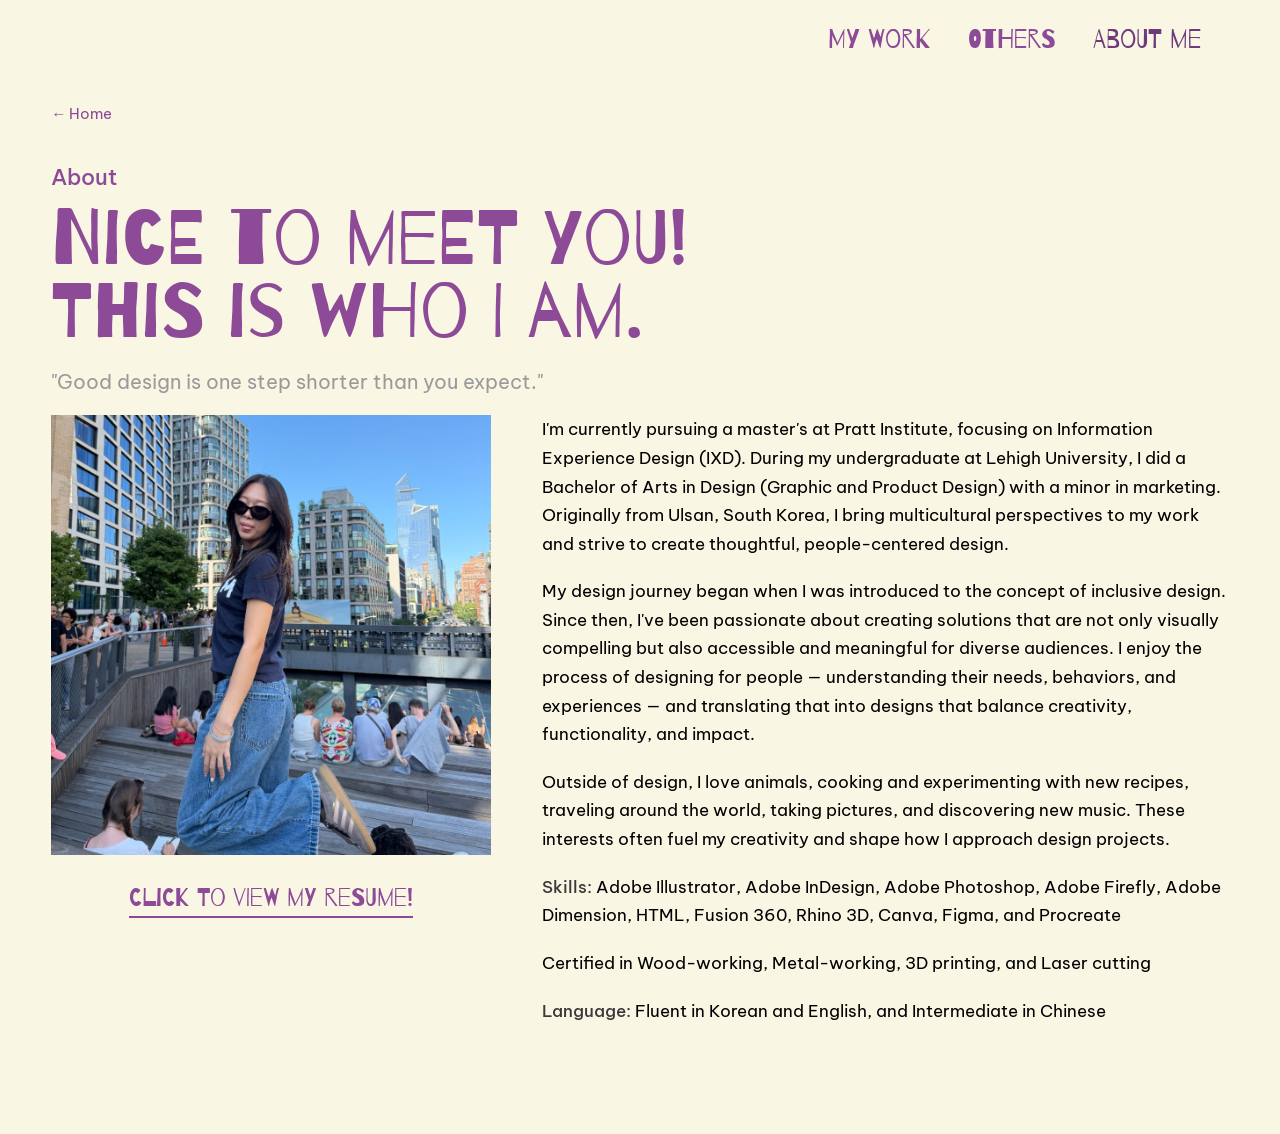
==== commit c065fc4e: "background color" ====
--- a/about.html
+++ b/about.html
@@ -4,12 +4,12 @@
 <meta charset="UTF-8">
 <meta name="viewport" content="width=device-width, initial-scale=1.0">
 <title>About — Dayna Ha</title>
-<link rel="icon" href="assets/favicon.png" type="image/png">
-<link rel="apple-touch-icon" href="assets/favicon.png">
+<link rel="icon" href="assets/favicon.png?v=flower3" type="image/png">
+<link rel="apple-touch-icon" href="assets/favicon.png?v=flower3">
 <link rel="preconnect" href="https://fonts.googleapis.com">
 <link rel="preconnect" href="https://fonts.gstatic.com" crossorigin>
 <link href="https://fonts.googleapis.com/css2?family=Barrio&family=Be+Vietnam+Pro:wght@400;500&display=swap" rel="stylesheet">
-<link rel="stylesheet" href="style.css?v=nodoodles">
+<link rel="stylesheet" href="style.css?v=paper2">
 </head>
 <body class="be-vietnam-pro-regular project-page is-about-page">
 
@@ -34,7 +34,7 @@
             alt="Dayna Ha on a sunny day in New York City"
           >
         </div>
-        <button class="about-resume barrio-regular" type="button" id="resumePreviewOpen" data-resume-src="assets/Dayna_HA_Resume.pdf">Click to view my resume!</button>
+        <button class="about-resume barrio-regular" type="button" id="resumePreviewOpen" data-resume-src="assets/Dayna_HA_Resume.pdf?v=2">Click to view my resume!</button>
       </figure>
 
       <div class="project-body about-copy">
@@ -79,7 +79,7 @@
       <div class="resume-preview-bar">
         <h2 class="resume-preview-title barrio-regular" id="resumePreviewTitle">Resume preview</h2>
         <div class="resume-preview-actions">
-          <a class="resume-preview-open be-vietnam-pro-regular" href="assets/Dayna_HA_Resume.pdf" target="_blank" rel="noopener">Open PDF</a>
+          <a class="resume-preview-open be-vietnam-pro-regular" href="assets/Dayna_HA_Resume.pdf?v=2" target="_blank" rel="noopener">Open PDF</a>
           <button class="resume-preview-close be-vietnam-pro-regular" type="button" data-resume-close aria-label="Close preview">Close</button>
         </div>
       </div>
--- a/style.css
+++ b/style.css
@@ -5,7 +5,7 @@
   --gray: #9a9a9a;
   --gray-dark: #7a7a7a;
   --ink: #3a3a3a;
-  --paper: #fffcf2;
+  --paper: #F9F6E4;
 
   --font-display: "Barrio", system-ui;
   --font-body: "Be Vietnam Pro", sans-serif;
@@ -111,6 +111,71 @@
   overflow: visible;
 }
 
+.site-nav--with-case {
+  justify-content: space-between;
+  align-items: center;
+  gap: 1rem 1.5rem;
+  overflow-x: auto;
+}
+
+.site-nav-links {
+  display: flex;
+  align-items: center;
+  flex-wrap: wrap;
+  gap: clamp(1rem, 2.5vw, 2.25rem);
+  flex-shrink: 0;
+  margin-left: auto;
+}
+
+.case-nav {
+  display: flex;
+  align-items: center;
+  flex-wrap: wrap;
+  list-style: none;
+  margin: 0;
+  padding: 0;
+  gap: clamp(0.55rem, 1.2vw, 1rem);
+  flex: 1 1 auto;
+  min-width: 0;
+  overflow-x: auto;
+  scrollbar-width: none;
+}
+
+.case-nav::-webkit-scrollbar {
+  display: none;
+}
+
+.case-nav-item {
+  flex: 0 0 auto;
+  margin: 0;
+  padding: 0;
+}
+
+.case-nav-link {
+  display: inline-block;
+  font-family: var(--font-display);
+  font-weight: 400;
+  font-style: normal;
+  font-size: clamp(0.72rem, 1.15vw, 0.95rem);
+  line-height: 1.2;
+  letter-spacing: 0.01em;
+  text-decoration: none;
+  text-transform: lowercase;
+  white-space: nowrap;
+  color: var(--gray);
+  padding: 0.25rem 0;
+  transition: color 0.2s ease;
+}
+
+.case-nav-link.is-active,
+.case-nav-link:hover {
+  color: var(--purple);
+}
+
+.case-section {
+  scroll-margin-top: 5.5rem;
+}
+
 .site-nav-link {
   font-family: var(--font-display);
   font-weight: 400;
@@ -548,6 +613,11 @@
   color: var(--gray-dark);
 }
 
+.hobby-detail .to-top {
+  margin-bottom: -2cm;
+  padding-bottom: 0;
+}
+
 /* mid-drop / bounce / exit: JS owns transform */
 .block-field.is-dropping .block,
 .block-field.is-bouncing .block,
@@ -620,45 +690,45 @@
 }
 
 .discipline--ux {
-  left: 9vw;
-  bottom: 59%;
+  left: calc(9vw - 0.1cm);
+  bottom: calc(59%);
   --tilt: -7deg;
   font-family: "Syne", "Be Vietnam Pro", sans-serif;
   font-weight: 700;
-  font-size: clamp(1.25rem, 2.8vw, 1.9rem);
+  font-size: calc(1.2 * clamp(1.25rem, 2.8vw, 1.9rem));
   letter-spacing: 0.04em;
   animation: discipline-drift-a 7s ease-in-out infinite;
 }
 
 .discipline--graphic {
   left: 24vw;
-  bottom: 68%;
+  bottom: calc(68% - 0.5cm);
   --tilt: 6deg;
   font-family: "Instrument Serif", Georgia, serif;
   font-weight: 400;
   font-style: italic;
-  font-size: clamp(1.3rem, 3vw, 2rem);
+  font-size: calc(1.2 * clamp(1.3rem, 3vw, 2rem));
   animation: discipline-drift-b 8.5s ease-in-out infinite;
 }
 
 .discipline--product {
   left: 8vw;
-  bottom: 17%;
+  bottom: calc(17% + 0.5cm);
   --tilt: 3deg;
   font-family: "Space Grotesk", "Be Vietnam Pro", sans-serif;
   font-weight: 600;
-  font-size: clamp(1.2rem, 2.6vw, 1.8rem);
+  font-size: calc(1.2 * clamp(1.2rem, 2.6vw, 1.8rem));
   letter-spacing: 0.02em;
   animation: discipline-drift-c 6.5s ease-in-out infinite;
 }
 
 .discipline--web {
   left: 28vw;
-  bottom: 28%;
+  bottom: calc(28% - 0.5cm);
   --tilt: -5deg;
   font-family: "Caveat", "Barrio", cursive;
   font-weight: 600;
-  font-size: clamp(1.5rem, 3.4vw, 2.25rem);
+  font-size: calc(1.2 * clamp(1.5rem, 3.4vw, 2.25rem));
   animation: discipline-drift-a 9s ease-in-out infinite reverse;
 }
 
@@ -894,10 +964,10 @@
   font-style: italic;
   font-size: clamp(1rem, 1.6vw, 1.25rem);
   color: var(--ink);
-  text-align: right;
+  text-align: left;
   letter-spacing: 0.02em;
   text-transform: uppercase;
-  align-self: stretch;
+  align-self: flex-start;
 }
 
 .panel-about .work-feature-meta {
@@ -962,6 +1032,10 @@
   object-position: center calc(50% - 3cm);
 }
 
+.panel-about .work-feature-image--dayul {
+  object-position: center calc(50% - 0.8cm);
+}
+
 @media (hover: hover) and (pointer: fine) {
   .panel-about .work-feature-link:hover .work-feature-image {
     transform: scale(1.12);
@@ -975,6 +1049,9 @@
 }
 
 .panel-about .work-feature-coming-frame {
+  --media-inset: 0.85rem;
+  --meta-gap: 0.55rem;
+  position: relative;
   display: flex;
   align-items: center;
   justify-content: center;
@@ -985,6 +1062,7 @@
   background: var(--paper);
   box-sizing: border-box;
   padding: 0.85rem;
+  overflow: hidden;
 }
 
 .panel-about .work-feature-coming-label {
@@ -1002,9 +1080,15 @@
 }
 
 .project {
-  max-width: 980px;
-  margin: 0 auto;
+  max-width: none;
+  width: 100%;
+  margin: 0;
   padding: 8vh 6vw 12vh;
+  box-sizing: border-box;
+}
+
+.project-page:not(.is-about-page) > .project:not(.hobby-page) {
+  padding-top: 0.35rem;
 }
 
 .about-page {
@@ -1035,6 +1119,11 @@
   width: 100%;
 }
 
+.about-page .project-body.about-copy {
+  width: 100%;
+  max-width: none;
+}
+
 .project-back {
   display: inline-block;
   margin-bottom: 2.5rem;
@@ -1049,6 +1138,33 @@
   border-color: var(--purple);
 }
 
+.project-nav {
+  display: flex;
+  align-items: center;
+  justify-content: space-between;
+  gap: 1rem;
+  margin-bottom: 2.5rem;
+}
+
+.project-nav .project-back {
+  margin-bottom: 0;
+}
+
+.project-next {
+  display: inline-block;
+  color: var(--purple);
+  font-size: 0.95rem;
+  text-decoration: none;
+  border-bottom: 1px solid transparent;
+  transition: border-color 0.2s ease;
+  white-space: nowrap;
+  text-align: right;
+}
+
+.project-next:hover {
+  border-color: var(--purple);
+}
+
 .project-index {
   display: block;
   color: var(--purple);
@@ -1064,6 +1180,54 @@
   line-height: 1.3;
   color: var(--ink);
   margin: 0 0 2rem;
+}
+
+.project-page:not(.is-about-page) .project-index {
+  color: #000;
+  font-weight: 400;
+  font-size: clamp(0.85rem, 1.3vw, 1rem);
+}
+
+.project-page:not(.is-about-page) .project-title {
+  font-family: var(--font-display);
+  color: var(--purple);
+  font-size: clamp(2.1rem, 6vw, 3.6rem);
+  line-height: 1.05;
+}
+
+.project-summary {
+  margin: -1.15rem 0 2rem;
+  max-width: 60ch;
+  color: var(--gray);
+  font-size: clamp(0.92rem, 1.5vw, 1.05rem);
+  line-height: 1.55;
+}
+
+.project-summary p {
+  margin: 0 0 0.2rem;
+}
+
+.project-summary p:nth-child(2) {
+  margin-bottom: 1.7rem;
+}
+
+.project-summary p:last-child {
+  margin-bottom: 0;
+}
+
+.project-summary strong {
+  font-weight: 700;
+}
+
+.project-year {
+  font-family: var(--font-body);
+  font-weight: 400;
+  font-style: normal;
+  font-size: calc(0.55em * 0.45);
+  letter-spacing: 0.02em;
+  color: var(--gray);
+  white-space: nowrap;
+  margin-left: -0.2cm;
 }
 
 .about-name {
@@ -1254,7 +1418,7 @@
 .project-hero-frame {
   width: 90%;
   max-width: min(90%, 738px);
-  margin: 0 auto 2rem;
+  margin: 0 0 2rem;
   padding: 0;
   border-radius: 0;
   background: transparent;
@@ -1264,9 +1428,9 @@
   border-radius: 1em 0.35em 1.4em 0.55em / 0.9em 1.1em 0.45em 1.2em;
   overflow: hidden;
   aspect-ratio: 1024 / 682;
-  border: 0.85rem solid var(--purple);
-  background: var(--paper);
-  padding: 1.15rem;
+  border: 0;
+  background: transparent;
+  padding: 0;
   box-shadow: none;
   box-sizing: border-box;
 }
@@ -1284,12 +1448,38 @@
   object-position: center calc(50% - 3cm);
 }
 
+.project-body {
+  width: 90%;
+  max-width: min(90%, 738px);
+}
+
 .project-body p {
-  color: var(--gray-dark);
+  color: #000;
   font-size: 1.05rem;
   line-height: 1.7;
-  max-width: 60ch;
+  max-width: none;
   margin: 0 0 1.2rem;
+}
+
+.project-subhead {
+  font-family: var(--font-display);
+  font-weight: 400;
+  font-style: normal;
+  font-size: clamp(1.45rem, 3.4vw, 2.25rem);
+  line-height: 1.15;
+  color: var(--purple);
+  margin: 2.4rem 0 0.85rem;
+}
+
+.project-subhead:first-of-type {
+  margin-top: 2rem;
+}
+
+.project-subhead--right {
+  width: 100%;
+  max-width: none;
+  text-align: right;
+  margin-top: 2rem;
 }
 
 .panel-about h2,
@@ -1406,7 +1596,14 @@
 }
 
 .hobby-page {
+  max-width: none;
+  width: 100%;
+  margin-left: 0;
+  margin-right: 0;
   padding-top: 4vh;
+  padding-left: 6vw;
+  padding-right: 6vw;
+  box-sizing: border-box;
 }
 
 .hobby-page-title {
@@ -1428,6 +1625,7 @@
 
 .hobby-gallery {
   margin-top: 2.75rem;
+  max-width: 980px;
 }
 
 .hobby-gallery-empty {
@@ -1451,16 +1649,693 @@
   text-align: center;
 }
 
+.hobby-detail {
+  padding-top: 0.35rem;
+}
+
+.hobby-detail .project-back {
+  margin-bottom: 0;
+}
+
+.hobby-nav {
+  display: flex;
+  align-items: center;
+  justify-content: space-between;
+  gap: 1rem;
+  margin-bottom: calc(0.55rem + 0.3cm);
+}
+
+.hobby-next {
+  display: inline-block;
+  color: var(--purple);
+  font-size: 0.95rem;
+  text-decoration: none;
+  border-bottom: 1px solid transparent;
+  transition: border-color 0.2s ease;
+  white-space: nowrap;
+}
+
+.hobby-next:hover {
+  border-color: var(--purple);
+}
+
+.hobby-detail .hobby-page-title {
+  font-size: clamp(2.1rem, 6vw, 3.6rem);
+  margin-bottom: 0.45rem;
+}
+
+.hobby-detail .hobby-page-lead {
+  margin-bottom: 0;
+}
+
+.ig-profile {
+  margin-top: 2.4rem;
+  max-width: 58rem;
+}
+
+.ig-profile-top {
+  display: flex;
+  align-items: center;
+  gap: clamp(1.4rem, 5vw, 4.25rem);
+}
+
+.ig-avatar-wrap {
+  flex: 0 0 auto;
+  width: clamp(6.4rem, 18vw, 9.4rem);
+  aspect-ratio: 1;
+  border-radius: 50%;
+  padding: 0.28rem;
+  border: 0.22rem solid var(--purple);
+  box-sizing: border-box;
+  background: var(--paper);
+  overflow: hidden;
+}
+
+.ig-avatar {
+  display: block;
+  width: 100%;
+  height: 100%;
+  object-fit: cover;
+  object-position: 50% 46%;
+  border-radius: 50%;
+}
+
+.ig-profile-meta {
+  min-width: 0;
+}
+
+.ig-username {
+  display: flex;
+  align-items: center;
+  gap: 0.4rem;
+  margin: 0 0 0.85rem;
+  font-weight: 500;
+  font-size: clamp(1.15rem, 2.5vw, 1.55rem);
+  color: var(--ink);
+  line-height: 1.2;
+}
+
+.ig-verified {
+  display: block;
+  width: 1.15em;
+  height: 1.15em;
+  flex-shrink: 0;
+}
+
+.ig-stats {
+  display: flex;
+  flex-wrap: wrap;
+  gap: 0.35rem 1.6rem;
+  list-style: none;
+  margin: 0;
+  padding: 0;
+  color: var(--ink);
+  font-size: 0.95rem;
+}
+
+.ig-stats strong {
+  font-weight: 500;
+  color: var(--purple);
+  margin-right: 0.28rem;
+}
+
+.ig-name {
+  margin: 1.2rem 0 0.2rem;
+  font-weight: 500;
+  color: var(--ink);
+}
+
+.ig-bio {
+  margin: 0;
+  max-width: 38ch;
+  color: var(--ink);
+  font-size: clamp(1rem, 1.5vw, 1.15rem);
+  line-height: 1.65;
+}
+
+.ig-actions {
+  display: flex;
+  flex-wrap: wrap;
+  gap: 0.55rem;
+  margin-top: 1.15rem;
+  max-width: 22rem;
+}
+
+.ig-action {
+  flex: 1 1 8.5rem;
+  font-family: var(--font-body);
+  font-weight: 500;
+  font-size: 0.95rem;
+  line-height: 1;
+  padding: 0.62rem 1rem;
+  border-radius: 0.55rem;
+  border: 0.16rem solid var(--purple);
+  background: var(--paper);
+  color: var(--purple);
+}
+
+.ig-follow {
+  background: var(--purple);
+  color: var(--paper);
+}
+
+.ig-follow.is-following {
+  background: var(--paper);
+  color: var(--purple);
+}
+
+.ig-action:hover {
+  border-color: var(--purple-deep);
+}
+
+.ig-follow:hover {
+  background: var(--purple-deep);
+  color: var(--paper);
+}
+
+.ig-follow.is-following:hover {
+  background: var(--paper);
+  color: var(--purple-deep);
+}
+
+.ig-message:hover {
+  color: var(--purple-deep);
+}
+
+.ig-dialog {
+  position: fixed;
+  inset: 0;
+  z-index: 230;
+  display: flex;
+  align-items: center;
+  justify-content: center;
+  padding: 1.5rem;
+  opacity: 0;
+  visibility: hidden;
+  pointer-events: none;
+  transition: opacity 0.22s ease, visibility 0.22s ease;
+}
+
+.ig-dialog.is-open {
+  opacity: 1;
+  visibility: visible;
+  pointer-events: auto;
+}
+
+.ig-dialog-backdrop {
+  position: absolute;
+  inset: 0;
+  background: rgba(140, 74, 151, 0.18);
+}
+
+.ig-dialog-card {
+  position: relative;
+  z-index: 1;
+  width: min(22rem, 100%);
+  padding: 1.6rem 1.4rem 1.35rem;
+  background: var(--paper);
+  border: 0.22rem solid var(--purple);
+  border-radius: 0.9rem;
+  text-align: center;
+}
+
+.ig-dialog-title {
+  margin: 0;
+  font-size: clamp(1.35rem, 3.4vw, 1.85rem);
+  line-height: 1.15;
+  color: var(--purple);
+}
+
+.ig-dialog-choices {
+  display: flex;
+  justify-content: center;
+  gap: 0.65rem;
+  margin-top: 1.15rem;
+}
+
+.ig-dialog-choice {
+  min-width: 5.4rem;
+  font-family: var(--font-body);
+  font-weight: 500;
+  font-size: 0.95rem;
+  padding: 0.52rem 1.1rem;
+  border-radius: 0.5rem;
+  border: 0.16rem solid var(--purple);
+  background: var(--paper);
+  color: var(--purple);
+}
+
+.ig-dialog-choice.is-yes {
+  background: var(--purple);
+  color: var(--paper);
+}
+
+.ig-dialog-choice:hover {
+  border-color: var(--purple-deep);
+}
+
+.ig-dialog-choice.is-yes:hover {
+  background: var(--purple-deep);
+}
+
+.ig-dialog-choice.is-no:hover {
+  color: var(--purple-deep);
+}
+
+.ig-confetti {
+  position: fixed;
+  inset: 0;
+  z-index: 220;
+  width: 100%;
+  height: 100%;
+  pointer-events: none;
+}
+
+.ig-grid {
+  display: grid;
+  grid-template-columns: repeat(4, minmax(0, 1fr));
+  align-items: start;
+  gap: 0.28rem;
+  margin-top: 2.1rem;
+  margin-bottom: 4rem;
+  max-width: none;
+  width: 100%;
+}
+
+.ig-cell {
+  aspect-ratio: 1;
+  background: rgba(140, 74, 151, 0.06);
+  border: 1px solid rgba(140, 74, 151, 0.18);
+  box-sizing: border-box;
+}
+
+.ig-cell-post {
+  aspect-ratio: auto;
+  position: relative;
+  display: block;
+  width: 100%;
+  margin: 0;
+  padding: 0;
+  border: 0;
+  background: none;
+  cursor: pointer;
+  overflow: hidden;
+}
+
+.ig-cell-post::after {
+  content: "";
+  position: absolute;
+  inset: 0;
+  background: rgba(26, 16, 30, 0);
+  transition: background 0.2s ease;
+  pointer-events: none;
+}
+
+.ig-cell-post:hover::after {
+  background: rgba(26, 16, 30, 0.38);
+}
+
+.ig-cell-post img {
+  display: block;
+  width: 100%;
+  height: auto;
+}
+
+.ig-cell-multi {
+  position: absolute;
+  top: 0.4rem;
+  right: 0.4rem;
+  z-index: 1;
+  width: 1.15rem;
+  height: 1.15rem;
+  color: var(--paper);
+  filter: drop-shadow(0 1px 2px rgba(40, 30, 45, 0.45));
+  pointer-events: none;
+}
+
+.ig-cell-play {
+  position: absolute;
+  top: 50%;
+  left: 50%;
+  z-index: 1;
+  width: 2.4rem;
+  height: 2.4rem;
+  transform: translate(-50%, -50%);
+  color: #1a101e;
+  filter: drop-shadow(0 2px 6px rgba(40, 30, 45, 0.35));
+  pointer-events: none;
+}
+
+.ig-cell-hover-label {
+  position: absolute;
+  inset: 0;
+  z-index: 2;
+  display: flex;
+  align-items: center;
+  justify-content: center;
+  margin: 0;
+  padding: 0.6rem;
+  color: var(--paper);
+  font-family: var(--font-body);
+  font-weight: 500;
+  font-size: 0.95rem;
+  line-height: 1.1;
+  text-align: center;
+  opacity: 0;
+  transition: opacity 0.2s ease;
+  pointer-events: none;
+}
+
+.ig-cell-post-label:hover .ig-cell-hover-label {
+  opacity: 1;
+}
+
+.photo-panel-count {
+  margin: 0 0 0 auto;
+  font-family: var(--font-body);
+  font-size: 0.9rem;
+  color: var(--purple);
+  white-space: nowrap;
+}
+
+.ig-cell-soon {
+  display: flex;
+  align-items: center;
+  justify-content: center;
+  padding: 0.6rem;
+  background: var(--paper);
+  border: 0.18rem solid var(--purple);
+}
+
+.ig-cell-label {
+  font-size: clamp(0.95rem, 2.4vw, 1.35rem);
+  color: var(--purple);
+  text-align: center;
+  line-height: 1;
+}
+
+.photography-page {
+  padding-top: 0;
+  padding-bottom: 0;
+}
+
+.photo-pin {
+  margin-top: 0;
+  margin-left: -6vw;
+  margin-right: -6vw;
+  width: calc(100% + 12vw);
+}
+
+.photo-carousel {
+  position: sticky;
+  top: 4.3rem;
+  height: calc(100svh - 4.3rem);
+  max-height: none;
+  display: flex;
+  flex-direction: column;
+  align-items: stretch;
+  justify-content: flex-start;
+  overflow-x: auto;
+  overflow-y: hidden;
+  box-sizing: border-box;
+  padding: 0 0 calc(1rem + 0.7cm);
+  touch-action: pan-y;
+  -webkit-overflow-scrolling: touch;
+}
+
+.photo-carousel.is-scroll-driven {
+  overflow: clip;
+}
+
+.photo-intro {
+  flex: 0 0 auto;
+  padding: 0 6vw calc(2.9rem - 0.2cm);
+}
+
+.photo-track {
+  display: flex;
+  align-items: stretch;
+  flex: 1 1 auto;
+  min-height: 0;
+  gap: 1.15rem;
+  padding: 0 6vw;
+  will-change: transform;
+}
+
+.photo-slide {
+  margin: 0;
+  flex: 0 0 auto;
+  height: 100%;
+  display: flex;
+  align-items: center;
+}
+
+.photo-slide-open {
+  display: flex;
+  align-items: center;
+  height: 100%;
+  margin: 0;
+  padding: 0;
+  border: 0;
+  background: none;
+  cursor: pointer;
+}
+
+.photo-slide img {
+  display: block;
+  height: 100%;
+  width: auto;
+  object-fit: contain;
+  border-radius: 0.85em 0.28em 1.1em 0.4em / 0.7em 0.9em 0.35em 0.95em;
+  user-select: none;
+  pointer-events: none;
+}
+
+.photo-panel {
+  position: fixed;
+  inset: 0;
+  z-index: 200;
+  display: flex;
+  align-items: center;
+  justify-content: center;
+  padding: 4vh 4vw;
+  opacity: 0;
+  visibility: hidden;
+  pointer-events: none;
+  transition: opacity 0.25s ease, visibility 0.25s ease;
+}
+
+.photo-panel.is-open {
+  opacity: 1;
+  visibility: visible;
+  pointer-events: auto;
+}
+
+.photo-panel-backdrop {
+  position: absolute;
+  inset: 0;
+  background: rgba(40, 30, 45, 0.55);
+}
+
+.photo-panel-dialog {
+  position: relative;
+  z-index: 1;
+  display: flex;
+  flex-direction: column;
+  width: min(1080px, 100%);
+  max-height: min(90vh, 980px);
+  background: var(--paper);
+  border-radius: 0.75rem;
+  overflow: hidden;
+  box-shadow: 0 18px 48px rgba(0, 0, 0, 0.18);
+}
+
+.photo-panel-bar {
+  display: flex;
+  align-items: center;
+  justify-content: space-between;
+  gap: 1rem;
+  padding: 0.85rem 1.1rem;
+  border-bottom: 1px solid rgba(140, 74, 151, 0.25);
+}
+
+.photo-panel-title {
+  margin: 0;
+  font-family: var(--font-display);
+  font-weight: 400;
+  font-size: clamp(1.15rem, 2.4vw, 1.7rem);
+  color: var(--purple);
+  line-height: 1.15;
+}
+
+.photo-panel-close {
+  flex-shrink: 0;
+  font-family: var(--font-body);
+  font-size: 0.95rem;
+  color: var(--purple);
+  background: none;
+  border: none;
+  border-bottom: 1.5px solid var(--purple);
+  padding: 0.15rem 0;
+  cursor: pointer;
+}
+
+.photo-panel-close:hover {
+  color: var(--purple-deep);
+  border-bottom-color: var(--purple-deep);
+}
+
+.photo-panel-frame {
+  display: flex;
+  align-items: center;
+  justify-content: center;
+  padding: 1rem 1.1rem 1.2rem;
+  min-height: 0;
+  background: var(--paper);
+}
+
+.photo-panel-frame img {
+  display: block;
+  max-width: 100%;
+  max-height: min(74vh, 820px);
+  width: auto;
+  height: auto;
+  object-fit: contain;
+}
+
+.photo-panel-nav {
+  position: absolute;
+  top: 50%;
+  z-index: 2;
+  transform: translateY(-50%);
+  width: 2.7rem;
+  height: 2.7rem;
+  display: grid;
+  place-items: center;
+  padding: 0;
+  border: 0;
+  border-radius: 50%;
+  background: var(--paper);
+  color: var(--purple);
+  cursor: pointer;
+  box-shadow: 0 6px 18px rgba(0, 0, 0, 0.12);
+}
+
+.photo-panel-nav svg {
+  display: block;
+  width: 1.15rem;
+  height: 1.15rem;
+}
+
+.photo-panel-nav.is-prev {
+  left: max(0.6rem, 1.5vw);
+}
+
+.photo-panel-nav.is-next {
+  right: max(0.6rem, 1.5vw);
+}
+
+.photo-panel-nav:hover {
+  color: var(--purple-deep);
+}
+
+.ig-post-panel {
+  padding: 1.25rem;
+}
+
+.ig-post-panel .photo-panel-backdrop {
+  background: rgba(26, 16, 30, 0.68);
+}
+
+.ig-post-stage {
+  position: relative;
+  z-index: 1;
+  display: flex;
+  align-items: center;
+  gap: 0.7rem;
+  max-width: 100%;
+}
+
+.ig-post-panel .photo-panel-nav {
+  position: static;
+  top: auto;
+  left: auto;
+  right: auto;
+  bottom: auto;
+  transform: none;
+  flex-shrink: 0;
+}
+
+.ig-post-panel #igPostImage {
+  display: block;
+  max-width: calc((100vw - 8.5rem) * 0.8);
+  max-height: min(73.6vh, 784px);
+  width: auto;
+  height: auto;
+  object-fit: contain;
+}
+
+.ig-post-panel #igPostVideo {
+  display: none;
+  max-width: calc((100vw - 8.5rem) * 0.8);
+  max-height: min(73.6vh, 784px);
+  width: auto;
+  height: auto;
+  background: #1a101e;
+}
+
+.ig-post-panel.is-video-only .photo-panel-nav {
+  display: none;
+}
+
+.ig-post-panel.is-showing-video #igPostImage {
+  display: none !important;
+}
+
+.ig-post-panel.is-showing-video #igPostVideo {
+  display: block !important;
+}
+
+@media (prefers-reduced-motion: reduce) {
+  .photo-pin {
+    height: auto !important;
+  }
+
+  .photo-carousel {
+    position: relative;
+    top: auto;
+    height: auto;
+    overflow-x: auto;
+    overflow-y: hidden;
+    scroll-snap-type: x mandatory;
+    -webkit-overflow-scrolling: touch;
+  }
+
+  .photo-track {
+    transform: none !important;
+    flex: 0 0 auto;
+    height: min(58vh, calc(100svh - 14rem));
+  }
+
+  .photo-slide {
+    scroll-snap-align: start;
+  }
+
+  .photo-panel {
+    transition: none;
+  }
+}
+
 .panel-contact {
   align-items: flex-start;
   min-height: auto;
-  padding-top: calc(var(--section-gap, 3.5rem) * 4);
-  padding-bottom: calc(var(--section-gap, 3.5rem) * 7);
+  padding-top: calc(var(--section-gap, 3.5rem) * 4 - 1.7cm);
+  padding-bottom: calc(var(--section-gap, 3.5rem) * 5 + 0.8cm);
 }
 
 .contact-link {
   display: inline-block;
-  margin-top: 0.5rem;
+  margin-top: calc(0.5rem - 0.3cm);
   color: var(--purple);
   font-size: 1.4rem;
   font-weight: 400;
@@ -1469,6 +2344,76 @@
 }
 
 .contact-link:hover { color: var(--purple-deep); border-color: var(--purple-deep); }
+
+.contact-socials {
+  display: flex;
+  align-items: center;
+  gap: 0.75rem;
+  margin-top: 4rem;
+}
+
+.contact-socials .contact-social:last-child {
+  margin-left: 0.1cm;
+}
+
+.contact-social {
+  position: relative;
+  display: block;
+  line-height: 0;
+  text-decoration: none;
+}
+
+.contact-social img {
+  display: block;
+  width: calc(2.85rem * 0.6);
+  height: auto;
+  transition: transform 0.22s ease;
+  transform-origin: center center;
+}
+
+.contact-social::after {
+  content: attr(data-label);
+  position: absolute;
+  left: 50%;
+  top: calc(100% + 0.45rem);
+  bottom: auto;
+  transform: translateX(-50%) translateY(-0.2rem);
+  padding: 0.28rem 0.55rem;
+  border: 2px solid var(--purple);
+  border-radius: 0.35rem;
+  background: #fff;
+  color: var(--purple);
+  font-family: "Be Vietnam Pro", sans-serif;
+  font-size: 0.72rem;
+  font-weight: 600;
+  letter-spacing: 0.02em;
+  line-height: 1.2;
+  white-space: nowrap;
+  pointer-events: none;
+  opacity: 0;
+  visibility: hidden;
+  transition: opacity 0.18s ease, transform 0.18s ease, visibility 0.18s;
+  z-index: 5;
+}
+
+.contact-social:hover img,
+.contact-social:focus-visible img {
+  transform: scale(1.18);
+}
+
+.contact-social:hover::after,
+.contact-social:focus-visible::after {
+  opacity: 1;
+  visibility: visible;
+  transform: translateX(-50%) translateY(0);
+}
+
+@media (prefers-reduced-motion: reduce) {
+  .contact-social img,
+  .contact-social::after {
+    transition: none;
+  }
+}
 
 /* ============ Responsive ============ */
 @media (max-width: 960px) {
@@ -1529,9 +2474,14 @@
     max-width: 100%;
   }
 
+  .project-body {
+    width: 100%;
+    max-width: 100%;
+  }
+
   .project-hero-clip {
-    border-width: 0.55rem;
-    padding: 0.75rem;
+    border: 0;
+    padding: 0;
   }
 }
 
@@ -1586,6 +2536,52 @@
     max-height: 100%;
     border-radius: 0;
   }
+
+  .photo-panel {
+    padding: 0;
+    align-items: stretch;
+  }
+
+  .photo-panel-dialog {
+    width: 100%;
+    max-height: 100%;
+    height: 100%;
+    border-radius: 0;
+  }
+
+  .photo-panel-frame img {
+    max-height: calc(100vh - 5.5rem);
+  }
+
+  .photo-panel-nav {
+    top: auto;
+    bottom: 1.1rem;
+    transform: none;
+  }
+
+  .photo-panel-nav.is-prev {
+    left: 1rem;
+  }
+
+  .photo-panel-nav.is-next {
+    right: 1rem;
+  }
+
+  .ig-post-panel {
+    padding: 0.75rem;
+    align-items: center;
+  }
+
+  .ig-post-panel .photo-panel-nav {
+    position: static;
+    transform: none;
+  }
+
+  .ig-post-panel #igPostImage,
+  .ig-post-panel #igPostVideo {
+    max-height: 68.8vh;
+    max-width: calc((100vw - 6.5rem) * 0.8);
+  }
 }
 
 @media (max-width: 640px) {
@@ -1595,6 +2591,11 @@
     gap: 1rem;
   }
 
+  .site-nav--with-case {
+    justify-content: space-between;
+    flex-wrap: nowrap;
+  }
+
   .hobby-doodles {
     margin-top: 0.75rem;
     gap: 3.25rem;
@@ -1608,6 +2609,20 @@
     height: min(42vw, 13rem);
   }
 
+  .ig-profile-top {
+    gap: 1.1rem;
+  }
+
+  .ig-stats {
+    gap: 0.2rem 1rem;
+    font-size: 0.85rem;
+  }
+
+  .ig-grid {
+    grid-template-columns: repeat(2, minmax(0, 1fr));
+    gap: 0.18rem;
+  }
+
   .site-nav-link {
     font-size: clamp(1.05rem, 4.5vw, 1.35rem);
     padding: 0.35rem 0;
@@ -1618,10 +2633,10 @@
     bottom: calc(var(--hero-gap) * 3.8);
   }
 
-  .discipline--ux { left: 5vw; bottom: 70%; }
-  .discipline--graphic { left: 18vw; bottom: 70%; }
-  .discipline--product { left: 5vw; bottom: 26%; }
-  .discipline--web { left: 22vw; bottom: 32%; }
+  .discipline--ux { left: calc(5vw - 0.3cm); bottom: calc(70%); }
+  .discipline--graphic { left: 18vw; bottom: calc(70% - 0.5cm); }
+  .discipline--product { left: 5vw; bottom: calc(26% + 0.5cm); }
+  .discipline--web { left: 22vw; bottom: calc(32% - 0.5cm); }
 
   .hero {
     min-height: 100svh;
@@ -1746,7 +2761,7 @@
   }
 
   .project-back {
-    margin-bottom: 1.75rem;
+    margin-bottom: 3.5rem;
     font-size: 0.9rem;
   }
 
@@ -1787,8 +2802,8 @@
   }
 
   .project-hero-clip {
-    border-width: 0.45rem;
-    padding: 0.55rem;
+    border: 0;
+    padding: 0;
   }
 
   .project-hero-clip img.is-raised,
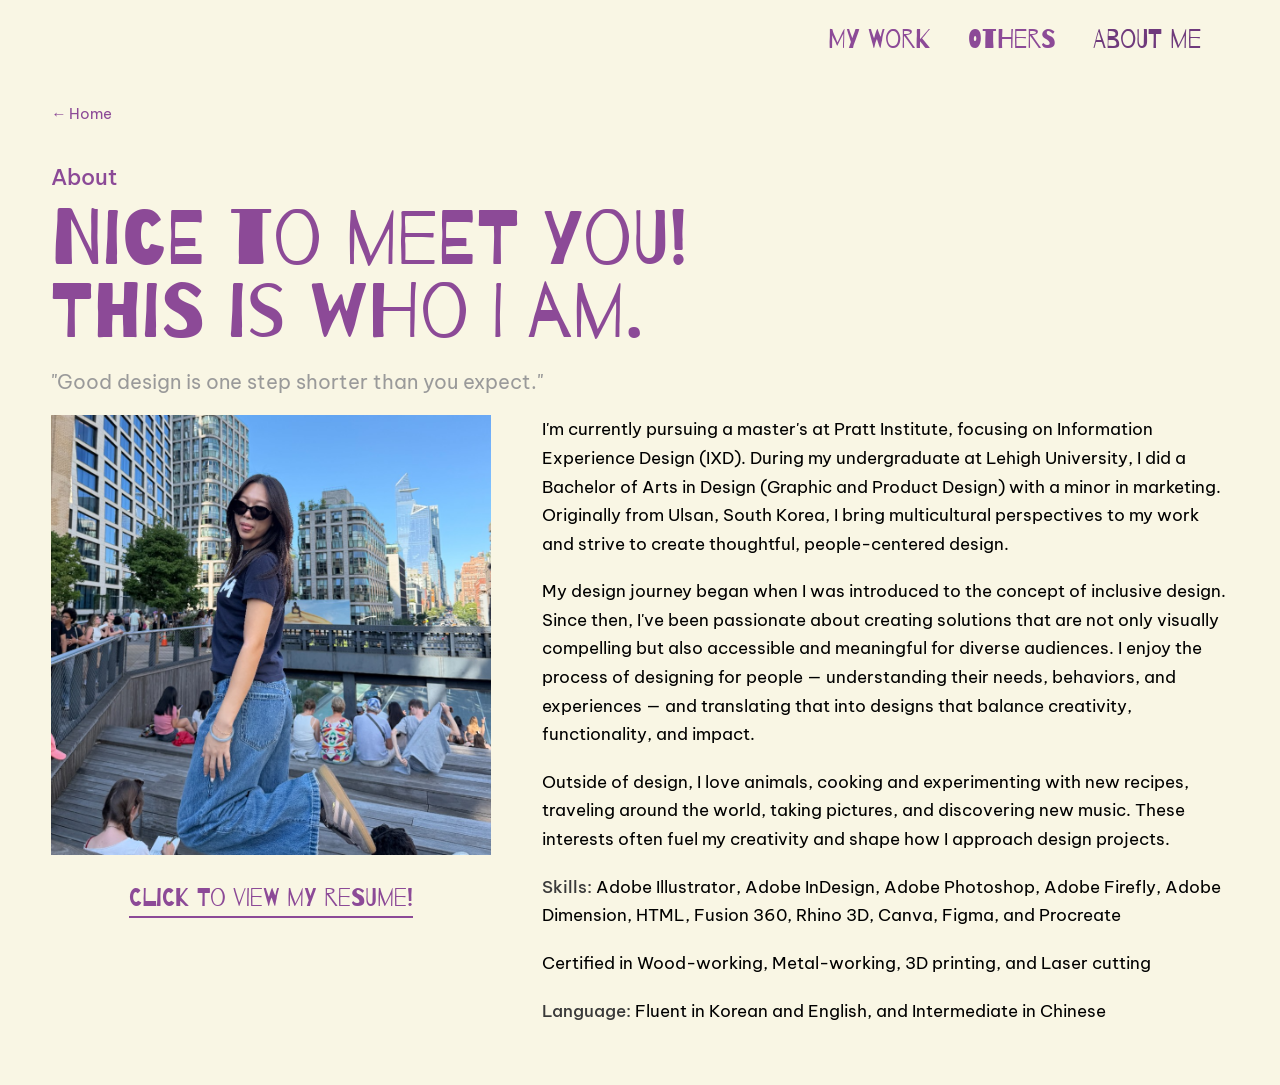
==== commit e939f095: "margin change" ====
--- a/about.html
+++ b/about.html
@@ -9,7 +9,7 @@
 <link rel="preconnect" href="https://fonts.googleapis.com">
 <link rel="preconnect" href="https://fonts.gstatic.com" crossorigin>
 <link href="https://fonts.googleapis.com/css2?family=Barrio&family=Be+Vietnam+Pro:wght@400;500&display=swap" rel="stylesheet">
-<link rel="stylesheet" href="style.css?v=paper2">
+<link rel="stylesheet" href="style.css?v=paper3">
 </head>
 <body class="be-vietnam-pro-regular project-page is-about-page">
 
--- a/style.css
+++ b/style.css
@@ -1099,7 +1099,7 @@
   padding-top: 2.5vh;
   padding-left: 4vw;
   padding-right: 4vw;
-  padding-bottom: 10vh;
+  padding-bottom: calc(10vh - 1.3cm);
   box-sizing: border-box;
 }
 
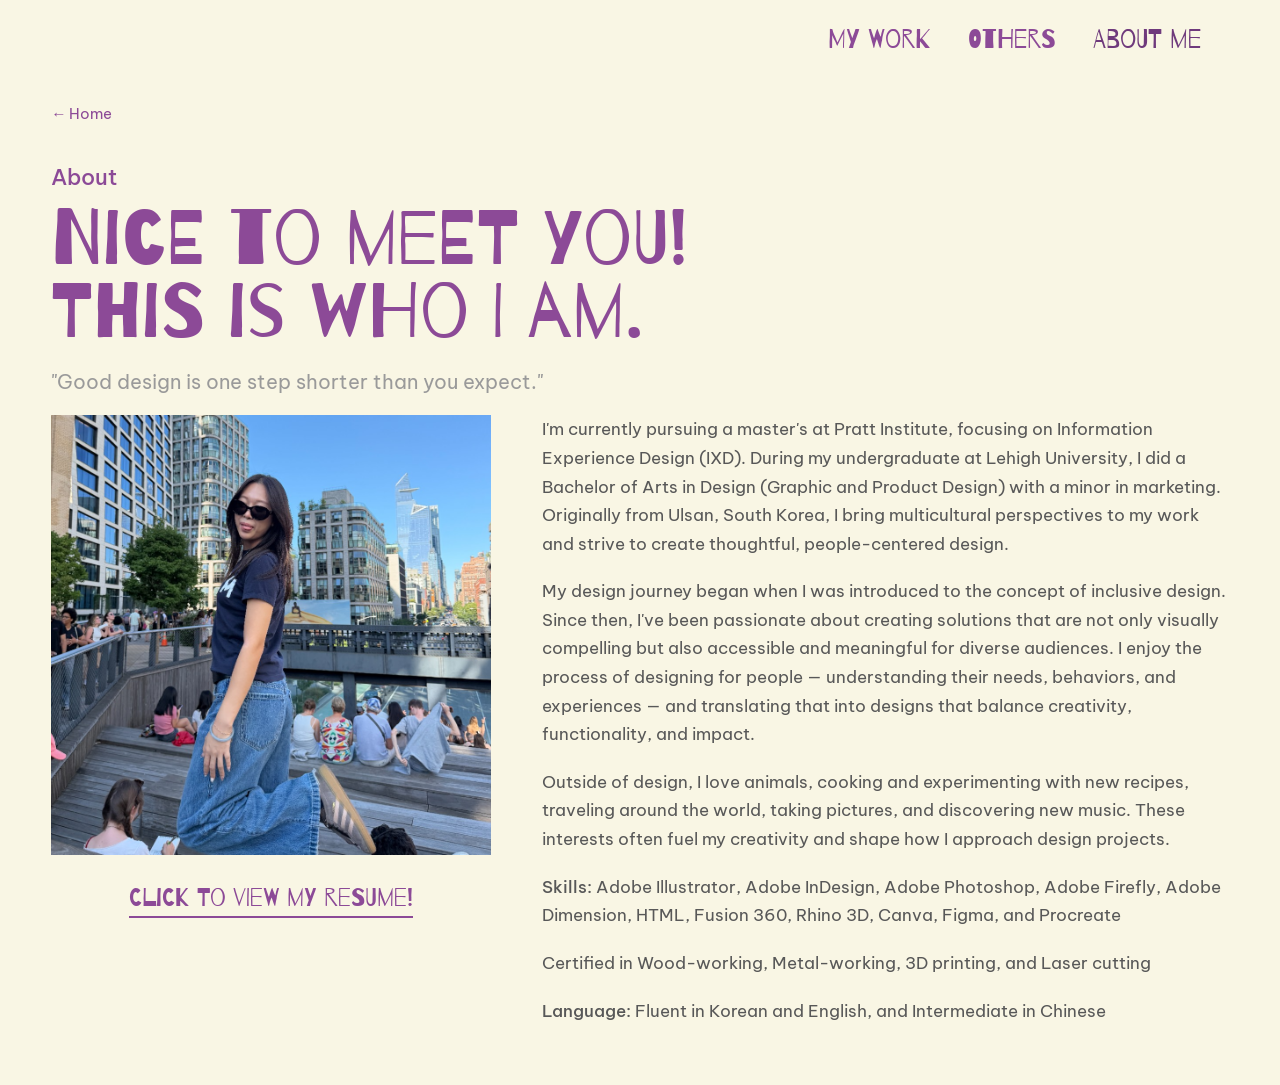
==== commit 1d042ee5: "Last Call done" ====
--- a/about.html
+++ b/about.html
@@ -34,7 +34,7 @@
             alt="Dayna Ha on a sunny day in New York City"
           >
         </div>
-        <button class="about-resume barrio-regular" type="button" id="resumePreviewOpen" data-resume-src="assets/Dayna_HA_Resume.pdf?v=2">Click to view my resume!</button>
+        <button class="about-resume barrio-regular" type="button" id="resumePreviewOpen" data-resume-src="assets/Dayna_HA_Resume.pdf?v=3">Click to view my resume!</button>
       </figure>
 
       <div class="project-body about-copy">
@@ -79,7 +79,7 @@
       <div class="resume-preview-bar">
         <h2 class="resume-preview-title barrio-regular" id="resumePreviewTitle">Resume preview</h2>
         <div class="resume-preview-actions">
-          <a class="resume-preview-open be-vietnam-pro-regular" href="assets/Dayna_HA_Resume.pdf?v=2" target="_blank" rel="noopener">Open PDF</a>
+          <a class="resume-preview-open be-vietnam-pro-regular" href="assets/Dayna_HA_Resume.pdf?v=3" target="_blank" rel="noopener">Open PDF</a>
           <button class="resume-preview-close be-vietnam-pro-regular" type="button" data-resume-close aria-label="Close preview">Close</button>
         </div>
       </div>
--- a/style.css
+++ b/style.css
@@ -4,7 +4,7 @@
   --purple-deep: #6f3a7c;
   --gray: #9a9a9a;
   --gray-dark: #7a7a7a;
-  --ink: #3a3a3a;
+  --ink: #585858;
   --paper: #F9F6E4;
 
   --font-display: "Barrio", system-ui;
@@ -58,8 +58,13 @@
 body.custom-cursor-active a,
 body.custom-cursor-active button,
 body.custom-cursor-active .site-nav,
-body.custom-cursor-active .site-nav-link {
-  cursor: none;
+body.custom-cursor-active .site-nav-link,
+body.custom-cursor-active .nabi-flipbook,
+body.custom-cursor-active .nabi-flipbook *,
+body.custom-cursor-active .nabi-flipbook-sheet,
+body.custom-cursor-active .nabi-flipbook-nav,
+body.custom-cursor-active .nabi-pdf-link {
+  cursor: none !important;
 }
 
 .custom-cursor {
@@ -94,6 +99,11 @@
   .hobby-phone { transform: rotate(5deg); }
   body.custom-cursor-active { cursor: auto; }
   .custom-cursor { display: none; }
+  .lastcall-cardstack-card,
+  .lastcall-cardstack-card:hover,
+  .lastcall-cardstack-card.is-up {
+    transition: none;
+  }
 }
 
 /* ============ Site nav ============ */
@@ -1188,6 +1198,10 @@
   font-size: clamp(0.85rem, 1.3vw, 1rem);
 }
 
+.case-section > .project-index {
+  margin-bottom: 1.5rem;
+}
+
 .project-page:not(.is-about-page) .project-title {
   font-family: var(--font-display);
   color: var(--purple);
@@ -1201,6 +1215,2491 @@
   color: var(--gray);
   font-size: clamp(0.92rem, 1.5vw, 1.05rem);
   line-height: 1.55;
+}
+
+.project-intro-row {
+  display: grid;
+  grid-template-columns: minmax(12rem, 0.85fr) minmax(0, 1.35fr);
+  gap: clamp(1.25rem, 3vw, 2.5rem);
+  align-items: stretch;
+  width: 100%;
+  margin: 0 0 2rem;
+}
+
+.project-intro-copy {
+  display: flex;
+  flex-direction: column;
+  min-height: 100%;
+}
+
+.project-intro-copy .project-title {
+  margin-bottom: 0.85rem;
+}
+
+.project-intro-row .project-summary {
+  margin: 0;
+  max-width: none;
+}
+
+.project-intro-row .project-body--intro {
+  width: 100%;
+  max-width: none;
+  margin-top: auto;
+  padding-top: 1.25rem;
+}
+
+.project-intro-row .project-body--intro p {
+  margin-bottom: 0;
+}
+
+.project-intro-row .project-hero-frame {
+  width: 100%;
+  max-width: none;
+  margin: 0;
+}
+
+/* ============ LUAG case study layout ============ */
+.luag-page .project-index {
+  margin-bottom: 1.9rem;
+}
+
+.luag-intro .project-title {
+  margin-bottom: 1.35rem;
+}
+
+.luag-title-row {
+  display: flex;
+  align-items: center;
+  justify-content: space-between;
+  gap: 1.25rem;
+  width: 100%;
+  margin: 0 0 1.35rem;
+}
+
+.luag-title-row .project-title {
+  margin-bottom: 0;
+  flex: 1 1 auto;
+}
+
+.luag-title-compass {
+  position: relative;
+  flex: 0 0 auto;
+  width: clamp(calc(2.8rem * 1.1), calc(5vw * 1.1), calc(4rem * 1.1));
+  aspect-ratio: 362 / 447;
+  margin-left: auto;
+  transform: translateY(-0.4cm);
+  user-select: none;
+  pointer-events: none;
+}
+
+.luag-title-compass-ring,
+.luag-title-compass-needle {
+  position: absolute;
+  inset: 0;
+  display: block;
+  width: 100%;
+  height: 100%;
+  object-fit: contain;
+}
+
+.luag-title-compass-needle {
+  transform-origin: 49.8% 57.1%;
+  will-change: transform;
+  transition: transform 0.08s linear;
+}
+
+.luag-hero-stage {
+  display: grid;
+  grid-template-columns: minmax(0, 1.65fr) minmax(12rem, 0.9fr);
+  gap: clamp(0.5rem, 1.2vw, 1rem);
+  align-items: stretch;
+  width: 100%;
+  margin: 0 0 3.5rem;
+  /* Match LUAG hero image height: 90% of left column × 711/1024 */
+  --hero-img-h: calc((100vw - 12vw - 1rem) * 1.65 / 2.55 * 0.9 * 711 / 1024);
+}
+
+.luag-hero-panel {
+  width: 90%;
+  margin: 0;
+  padding: 0;
+  box-sizing: border-box;
+  border-radius: 1em 0.35em 1.4em 0.55em / 0.9em 1.1em 0.45em 1.2em;
+  background: transparent;
+  overflow: hidden;
+}
+
+.luag-hero-panel img {
+  display: block;
+  width: 100%;
+  height: auto;
+  border-radius: inherit;
+  transition: transform 0.5s ease;
+  transform-origin: center center;
+  will-change: transform;
+}
+
+.luag-hero-panel--dayul {
+  position: relative;
+  overflow: hidden;
+  width: 90%;
+  height: calc(var(--hero-img-h) - 2cm);
+}
+
+.luag-hero-panel--dayul img {
+  position: absolute;
+  left: 0;
+  top: 0;
+  width: 100%;
+  height: 100%;
+  object-fit: cover;
+  object-position: center center;
+  margin: 0;
+  max-width: none;
+  transform: scale(1);
+  transform-origin: center center;
+  transition: transform 0.5s ease;
+  will-change: transform;
+}
+
+@media (hover: hover) and (pointer: fine) {
+  .luag-hero-panel--dayul:hover img,
+  .luag-hero-panel.luag-hero-panel--dayul:hover img {
+    transform: scale(1.08);
+  }
+}
+
+.luag-hero-panel--nabi {
+  overflow: hidden;
+}
+
+.luag-hero-panel--nabi img {
+  margin-top: -1cm;
+  margin-bottom: -1cm;
+  width: 100%;
+  max-width: none;
+}
+
+.luag-hero-panel--luag {
+  overflow: hidden;
+}
+
+.luag-hero-panel--luag img {
+  margin-top: -1cm;
+  margin-bottom: -1cm;
+  width: 100%;
+  max-width: none;
+}
+
+.luag-hero-panel--tricoard {
+  width: calc(var(--hero-img-h) * 682 / 1024);
+  max-width: none;
+  height: var(--hero-img-h);
+  overflow: hidden;
+}
+
+.luag-hero-panel--tricoard img {
+  width: 100%;
+  height: calc(100% + 4cm);
+  max-width: none;
+  margin-top: -2cm;
+  margin-bottom: -2cm;
+  object-fit: cover;
+  object-position: center center;
+}
+
+.luag-hero-stage--tricoard {
+  grid-template-columns: max-content minmax(12rem, 1fr);
+  gap: 5rem; /* match LUAG / Dayul ~80px */
+}
+
+.luag-hero-stage--tricoard .luag-hero-copy {
+  margin-left: -1cm !important;
+}
+
+.luag-hero-stage--tricoard .luag-hero-copy .project-body {
+  max-width: 48rem;
+}
+
+.luag-hero-panel--lastcall {
+  width: auto;
+  max-width: 90%;
+  height: calc(var(--hero-img-h) - 2cm);
+  overflow: hidden;
+}
+
+.luag-hero-panel--lastcall img {
+  width: auto;
+  height: 100%;
+  max-width: none;
+}
+
+.luag-hero-stage--lastcall {
+  grid-template-columns: max-content minmax(12rem, 1fr);
+  gap: clamp(0.5rem, 1.2vw, 1rem);
+}
+
+.luag-hero-stage--lastcall .luag-hero-copy {
+  margin-left: -2.75rem;
+}
+
+.lastcall-overview {
+  width: 100%;
+  margin: 0 0 2.5rem;
+  padding-bottom: 3.25rem;
+  border-bottom: 3px solid #cfcfcf;
+}
+
+.lastcall-overview-body.project-body {
+  width: 100%;
+  max-width: none;
+  margin: 0;
+}
+
+.lastcall-overview-body p {
+  margin: 0;
+  color: var(--ink);
+}
+
+.lastcall-progress {
+  width: 100%;
+  margin: 0 0 2.5rem;
+  padding-bottom: 3.25rem;
+  border-bottom: 3px solid #cfcfcf;
+}
+
+.lastcall-mechanics-title-row {
+  display: flex;
+  align-items: center;
+  gap: 0.85rem;
+  width: 100%;
+  margin: calc(2.4rem - 2cm) 0 0.85rem;
+}
+
+.lastcall-mechanics-title-row .project-subhead {
+  margin: 0;
+  line-height: 1;
+}
+
+.lastcall-mechanics-dice {
+  flex: 0 0 auto;
+  width: clamp(6.4rem, 12vw, 9rem);
+  height: auto;
+  display: block;
+  transform: translate(-1.3cm, 0.6cm);
+  pointer-events: none;
+  user-select: none;
+}
+
+.lastcall-mechanics-row {
+  display: grid;
+  grid-template-columns: minmax(0, 1.15fr) minmax(0, 0.95fr);
+  gap: clamp(1.25rem, 3vw, 2.5rem);
+  align-items: center;
+  width: 100%;
+  margin: 1.75rem 0 2rem;
+}
+
+.lastcall-cardstack {
+  position: relative;
+  width: 100%;
+  max-width: none;
+  margin: 0;
+  aspect-ratio: 16 / 9;
+  min-height: 18rem;
+  transform: translateY(1cm);
+}
+
+.lastcall-mechanics-copy.project-body {
+  width: 100%;
+  max-width: none;
+  margin: 0;
+}
+
+.lastcall-mechanics-copy p {
+  margin: 0 0 0.9rem;
+  color: var(--ink);
+}
+
+.lastcall-mechanics-copy p:last-child {
+  margin-bottom: 0;
+}
+
+.lastcall-mechanics-copy .luag-list {
+  margin: 0 0 0.9rem;
+}
+
+.lastcall-playability-row {
+  display: grid;
+  grid-template-columns: minmax(0, 1fr) auto;
+  gap: calc(clamp(1.25rem, 3vw, 2.5rem) - 1.2cm);
+  align-items: center;
+  width: 100%;
+  margin: calc(0.5rem - 2cm) 0 0;
+}
+
+.lastcall-playability-icon {
+  position: relative;
+  width: min(52vw, 45.5rem);
+  margin: 0;
+  display: block;
+  justify-self: end;
+  transform: translate(1.9cm, 1.2cm) rotate(10deg);
+  transform-origin: center center;
+}
+
+.lastcall-playability-body.project-body {
+  width: 100%;
+  max-width: none;
+  margin: 0;
+  justify-self: start;
+}
+
+.lastcall-playability-glasses {
+  display: block;
+  width: 100%;
+  height: auto;
+  pointer-events: none;
+  user-select: none;
+  transform: translateY(-1.5cm) scale(0.8) rotate(-10deg);
+  transform-origin: center center;
+  transition: transform 0.4s cubic-bezier(0.22, 1, 0.36, 1);
+}
+
+.lastcall-playability-ask {
+  position: absolute;
+  left: 0.5%;
+  top: -3%;
+  width: 78%;
+  height: auto;
+  overflow: visible;
+  opacity: 0;
+  transform: translateY(0.45rem) rotate(-6deg) scale(0.92);
+  pointer-events: none;
+  transition:
+    opacity 0.35s ease,
+    transform 0.45s cubic-bezier(0.22, 0.61, 0.36, 1);
+}
+
+.lastcall-playability-ask-text {
+  fill: var(--purple);
+  font-size: 20.4px;
+  letter-spacing: 0.04em;
+  font-family: var(--font-display);
+}
+
+@media (hover: hover) and (pointer: fine) {
+  .lastcall-playability-icon:hover .lastcall-playability-glasses,
+  .lastcall-playability-icon:focus-visible .lastcall-playability-glasses {
+    transform: translateY(-1.5cm) scale(0.8) rotate(0deg);
+  }
+
+  .lastcall-playability-icon:hover .lastcall-playability-ask,
+  .lastcall-playability-icon:focus-visible .lastcall-playability-ask {
+    opacity: 1;
+    transform: translate(0.2cm, -0.6cm) rotate(-6deg) scale(1);
+  }
+}
+
+.lastcall-playability-body p {
+  margin: 0 0 0.9rem;
+  color: var(--ink);
+}
+
+.lastcall-playability-body p:last-child {
+  margin-bottom: 0;
+}
+
+.lastcall-structure {
+  margin-top: calc(1cm - 2.5cm);
+  margin-bottom: 2.5rem;
+  padding-bottom: 3.25rem;
+  border-bottom: 3px solid #cfcfcf;
+}
+
+.lastcall-structure-row {
+  display: grid;
+  grid-template-columns: minmax(0, 1fr) minmax(0, 1fr);
+  gap: clamp(1.25rem, 3vw, 2.5rem);
+  align-items: start;
+  width: 100%;
+}
+
+.lastcall-structure-body.project-body {
+  width: 100%;
+  max-width: none;
+  margin: 0;
+}
+
+.lastcall-structure-body p {
+  margin: 0 0 0.9rem;
+  color: var(--ink);
+}
+
+.lastcall-structure-body p:last-child {
+  margin-bottom: 0;
+}
+
+.lastcall-structure-media {
+  margin: 0;
+  width: 100%;
+  overflow: hidden;
+  border-radius: 1em 0.35em 1.4em 0.55em / 0.9em 1.1em 0.45em 1.2em;
+}
+
+.lastcall-structure-media img {
+  display: block;
+  width: 100%;
+  height: auto;
+}
+
+.lastcall-conclusion-body.project-body {
+  width: 100%;
+  max-width: none;
+  margin: 0;
+}
+
+.lastcall-conclusion-body p {
+  margin: 0;
+  color: var(--ink);
+}
+
+.lastcall-cardstack-card {
+  position: absolute;
+  margin: 0;
+  width: min(48%, 22rem);
+  aspect-ratio: 4 / 3;
+  border: 0;
+  border-radius: 1em 0.35em 1.4em 0.55em / 0.9em 1.1em 0.45em 1.2em;
+  overflow: hidden;
+  background: #111;
+  box-shadow:
+    0 0.85rem 1.8rem rgba(0, 0, 0, 0.16),
+    0 0.2rem 0.45rem rgba(0, 0, 0, 0.1);
+  transition:
+    transform 0.35s cubic-bezier(0.22, 1, 0.36, 1),
+    box-shadow 0.35s ease,
+    z-index 0s linear 0.35s;
+  cursor: pointer;
+  will-change: transform;
+}
+
+.lastcall-cardstack-card--left {
+  left: 4%;
+  top: 12%;
+  z-index: 2;
+  transform: rotate(-18deg) translateY(0.4rem);
+}
+
+.lastcall-cardstack-card--right {
+  right: 4%;
+  top: 10%;
+  z-index: 1;
+  transform: rotate(12deg) translateY(0.55rem);
+}
+
+.lastcall-cardstack-card--center {
+  left: 50%;
+  top: 4%;
+  z-index: 3;
+  transform: translateX(-50%) rotate(-1deg);
+  width: min(52%, 24rem);
+}
+
+.lastcall-cardstack-card:hover,
+.lastcall-cardstack-card.is-up {
+  z-index: 8;
+  box-shadow:
+    0 1.6rem 2.8rem rgba(0, 0, 0, 0.22),
+    0 0.35rem 0.8rem rgba(0, 0, 0, 0.12);
+  transition:
+    transform 0.35s cubic-bezier(0.22, 1, 0.36, 1),
+    box-shadow 0.35s ease,
+    z-index 0s;
+}
+
+.lastcall-cardstack-card--left:hover,
+.lastcall-cardstack-card--left.is-up {
+  transform: rotate(-10deg) translateY(-1.1rem) scale(1.08);
+}
+
+.lastcall-cardstack-card--right:hover,
+.lastcall-cardstack-card--right.is-up {
+  transform: rotate(6deg) translateY(-1.1rem) scale(1.08);
+}
+
+.lastcall-cardstack-card--center:hover,
+.lastcall-cardstack-card--center.is-up {
+  transform: translateX(-50%) rotate(0deg) translateY(-1.25rem) scale(1.1);
+}
+
+.lastcall-cardstack-card img {
+  display: block;
+  width: 100%;
+  height: 100%;
+  object-fit: cover;
+  object-position: center;
+  pointer-events: none;
+}
+
+body.custom-cursor-active .lastcall-cardstack,
+body.custom-cursor-active .lastcall-cardstack *,
+body.custom-cursor-active .lastcall-cardstack-card {
+  cursor: none !important;
+}
+
+.lastcall-progress-body.project-body {
+  width: 100%;
+  max-width: none;
+  margin: 0;
+}
+
+.lastcall-progress-body p {
+  margin: 0 0 1rem;
+  color: var(--ink);
+}
+
+.lastcall-progress-body p:last-child {
+  margin-bottom: 0;
+}
+
+.lastcall-progress-body .luag-list {
+  margin: 0 0 1rem;
+}
+
+.lastcall-progress-row {
+  display: grid;
+  grid-template-columns: minmax(0, 1fr) minmax(0, 2fr);
+  gap: clamp(1.25rem, 3vw, 2.5rem);
+  align-items: start;
+  width: 100%;
+}
+
+.lastcall-progress-visual {
+  display: flex;
+  flex-direction: column;
+  gap: 1.25rem;
+  width: 100%;
+  min-width: 0;
+}
+
+.lastcall-visual-body.project-body {
+  width: 100%;
+  max-width: none;
+  margin: 0;
+  text-align: left;
+}
+
+.lastcall-visual-body p {
+  margin: 0 0 1rem;
+  color: var(--ink);
+}
+
+.lastcall-visual-body p:last-child {
+  margin-bottom: 0;
+}
+
+.lastcall-visual-body .luag-list {
+  margin: 0 0 1rem;
+}
+
+.lastcall-figma-embed {
+  width: 100%;
+  max-width: none;
+  margin: 0;
+  aspect-ratio: 800 / 450;
+  border: 1px solid rgba(0, 0, 0, 0.1);
+  overflow: hidden;
+  background: #fff;
+  position: relative;
+}
+
+.lastcall-figma-embed iframe {
+  display: block;
+  width: 100%;
+  height: 100%;
+  border: 0;
+  pointer-events: none;
+}
+
+.lastcall-figma-embed.is-live iframe {
+  pointer-events: auto;
+}
+
+body.custom-cursor-active .lastcall-figma-embed,
+body.custom-cursor-active .lastcall-figma-embed * {
+  cursor: none !important;
+}
+
+.luag-hero-panel--umami {
+  width: max-content;
+  max-width: none;
+  height: calc(var(--hero-img-h) - 2cm);
+  overflow: hidden;
+}
+
+.luag-hero-panel--umami img {
+  display: block;
+  width: auto;
+  height: 100%;
+  max-width: none;
+}
+
+.luag-hero-stage--umami {
+  grid-template-columns: max-content minmax(12rem, 1fr);
+  gap: 3.9rem;
+}
+
+.umami-intro {
+  position: relative;
+}
+
+.umami-title-row {
+  display: flex;
+  align-items: center;
+  width: 100%;
+  margin: 0 0 1.35rem;
+  overflow: visible;
+}
+
+.umami-intro .project-title {
+  margin-bottom: 0;
+  flex: 0 1 auto;
+}
+
+.umami-hero-floaters {
+  position: absolute;
+  left: 0;
+  right: -6vw;
+  top: 0;
+  height: 0;
+  margin: 0;
+  pointer-events: none;
+  overflow: visible;
+  z-index: 2;
+}
+
+.umami-hero-floater {
+  position: absolute;
+  display: block;
+  height: auto;
+  width: auto;
+  max-height: 2.17rem;
+  left: 0;
+  top: 0;
+  user-select: none;
+  will-change: transform;
+  transform-origin: center center;
+}
+
+@media (prefers-reduced-motion: reduce) {
+  .umami-hero-floater {
+    display: none;
+  }
+}
+
+.nabi-overview {
+  width: 100%;
+  margin: 0 0 1.75rem;
+}
+
+.nabi-overview .project-subhead {
+  margin: 2rem 0 1rem;
+  text-align: left;
+}
+
+.nabi-overview-row {
+  display: grid;
+  grid-template-columns: minmax(0, calc(50% + 0.5cm)) minmax(0, calc(50% - 0.5cm));
+  width: 100%;
+  align-items: stretch;
+  position: relative;
+}
+
+.nabi-overview-row::before {
+  content: "";
+  position: absolute;
+  top: 0;
+  bottom: 0;
+  left: calc(50% + 0.5cm);
+  width: 3px;
+  background: #cfcfcf;
+  transform: translateX(-50%);
+  pointer-events: none;
+}
+
+.nabi-overview-col {
+  min-width: 0;
+}
+
+.nabi-overview-label {
+  margin: 0 0 0.85rem;
+  color: #000;
+  font-size: clamp(1rem, 1.8vw, 1.2rem);
+  line-height: 1.45;
+}
+
+.nabi-overview-body {
+  max-width: none;
+}
+
+.nabi-overview-body p {
+  margin: 0 0 1rem;
+  color: var(--ink);
+}
+
+.nabi-overview-body p:last-child {
+  margin-bottom: 0;
+}
+
+.nabi-overview-row .nabi-overview-col:first-child {
+  padding-right: clamp(1rem, 2.5vw, 2rem);
+}
+
+.nabi-overview-row .nabi-overview-col:last-child {
+  padding-left: clamp(1rem, 2.5vw, 2rem);
+}
+
+.tricoard-overview {
+  width: 100%;
+  margin: 2.5rem 0 3rem;
+  padding-bottom: 3.25rem;
+  border-bottom: 3px solid #cfcfcf;
+}
+
+.tricoard-overview .project-subhead {
+  margin-top: 0;
+  margin-bottom: 1rem;
+}
+
+.tricoard-overview-row {
+  display: grid;
+  grid-template-columns: minmax(0, 1.15fr) minmax(0, 0.85fr);
+  gap: clamp(1.25rem, 3vw, 2.5rem);
+  align-items: start;
+}
+
+.tricoard-overview-copy,
+.tricoard-overview-copy.project-body {
+  width: 100%;
+  max-width: none;
+  margin: 0;
+}
+
+.tricoard-overview-copy p {
+  margin: 0 0 1rem;
+  color: var(--ink);
+}
+
+.tricoard-overview-copy p:last-child {
+  margin-bottom: 0;
+}
+
+.tricoard-overview-media {
+  margin: 0;
+  width: 100%;
+  overflow: hidden;
+  border-radius: 1em 0.35em 1.4em 0.55em / 0.9em 1.1em 0.45em 1.2em;
+  background: transparent;
+}
+
+.tricoard-overview-media img {
+  display: block;
+  width: 100%;
+  height: auto;
+  object-fit: cover;
+}
+
+@media (max-width: 800px) {
+  .tricoard-overview-row {
+    grid-template-columns: 1fr;
+  }
+}
+
+.tricoard-research {
+  width: 100%;
+  margin: 2.5rem 0 0.5rem;
+}
+
+.tricoard-research .project-subhead {
+  margin: 0 0 0.85rem;
+}
+
+.tricoard-progress {
+  width: 100%;
+  margin: 3rem 0 0.5rem;
+  padding-bottom: 3.25rem;
+  border-bottom: 3px solid #cfcfcf;
+}
+
+.tricoard-progress .project-subhead {
+  margin: 0 0 calc(1.35rem + 1cm);
+}
+
+.tricoard-sketch-row {
+  display: grid;
+  grid-template-columns: repeat(4, minmax(0, 1fr));
+  gap: clamp(0.75rem, 2vw, 1.35rem);
+  align-items: center;
+  width: 100%;
+  container-type: inline-size;
+}
+
+.tricoard-sketch {
+  margin: 0;
+  overflow: hidden;
+  background: #fff;
+  box-shadow: 0 10px 24px rgba(40, 30, 25, 0.12);
+  width: 100%;
+  aspect-ratio: unset;
+  height: calc((100cqw - 3 * clamp(0.75rem, 2cqw, 1.35rem)) / 4 * 4 / 3 - 0.5cm);
+}
+
+.tricoard-sketch img {
+  display: block;
+  width: 100%;
+  height: 100%;
+  object-fit: cover;
+}
+
+.tricoard-sketch--1 {
+  transform: rotate(-3.5deg);
+  border-radius: 1em 0.35em 1.15em 0.5em / 0.85em 1.1em 0.4em 1em;
+}
+
+.tricoard-sketch--2 {
+  transform: rotate(2deg);
+  border-radius: 0.4em 1.2em 0.5em 1em / 1.05em 0.45em 1.15em 0.5em;
+}
+
+.tricoard-sketch--3 {
+  transform: rotate(-1.5deg);
+  border-radius: 0.85em 0.45em 1.25em 0.4em / 0.5em 1em 0.55em 1.15em;
+}
+
+.tricoard-sketch--4 {
+  transform: rotate(3deg);
+  border-radius: 0.5em 1.05em 0.4em 1.2em / 1.1em 0.5em 1em 0.45em;
+}
+
+.tricoard-sketch-caption {
+  margin: 1.35rem 0 0;
+  text-align: center;
+  font-size: 0.95rem;
+  line-height: 1.45;
+  color: var(--gray);
+}
+
+.tricoard-progress-body,
+.tricoard-progress-body.project-body {
+  width: 100%;
+  max-width: none;
+  margin: 1.5rem 0 0;
+}
+
+.tricoard-progress-body p {
+  margin: 0 0 1rem;
+  color: var(--ink);
+  max-width: none;
+}
+
+.tricoard-progress-body p:last-child {
+  margin-bottom: 0;
+}
+
+.tricoard-deliverable {
+  width: 100%;
+  margin: 2.5rem 0 0.5rem;
+}
+
+.tricoard-deliverable .project-subhead {
+  margin: 0 0 1.25rem;
+}
+
+.tricoard-final-row {
+  display: grid;
+  grid-template-columns: 1fr 1fr;
+  gap: clamp(1rem, 2.5vw, 1.75rem);
+  align-items: stretch;
+  width: 65%;
+  max-width: 65%;
+  margin: 0 auto;
+}
+
+.tricoard-final-media {
+  appearance: none;
+  border: 0;
+  padding: 0;
+  margin: 0;
+  overflow: hidden;
+  border-radius: 1em 0.35em 1.4em 0.55em / 0.9em 1.1em 0.45em 1.2em;
+  background: transparent;
+  cursor: pointer;
+  display: block;
+  width: 100%;
+}
+
+.tricoard-final-media:last-child {
+  border-radius: 0.4em 1.2em 0.5em 1.1em / 1.05em 0.45em 1.15em 0.5em;
+}
+
+.tricoard-final-media img {
+  display: block;
+  width: 100%;
+  height: 100%;
+  object-fit: cover;
+  aspect-ratio: 3 / 4;
+  pointer-events: none;
+  transition: transform 0.35s cubic-bezier(0.22, 0.61, 0.36, 1);
+}
+
+@media (hover: hover) and (pointer: fine) {
+  .tricoard-final-media:hover img {
+    transform: scale(1.04);
+  }
+}
+
+.tricoard-final-caption {
+  margin: 1rem 0 0;
+  text-align: center;
+  font-size: 0.95rem;
+  line-height: 1.45;
+  color: var(--gray);
+}
+
+.tricoard-final-panel .photo-panel-nav {
+  background: transparent;
+  border: 0;
+  padding: 0.35rem;
+}
+
+.tricoard-final-panel .photo-panel-nav img {
+  display: block;
+  width: clamp(2.4rem, 4vw, 3.2rem);
+  height: auto;
+}
+
+body.custom-cursor-active .tricoard-final-media,
+body.custom-cursor-active .tricoard-final-panel,
+body.custom-cursor-active .tricoard-final-panel * {
+  cursor: none !important;
+}
+
+@media (max-width: 800px) {
+  .tricoard-final-row {
+    grid-template-columns: 1fr;
+  }
+}
+
+.tricoard-takeaways {
+  width: 100%;
+  margin: 2.5rem 0 0.5rem;
+}
+
+.tricoard-takeaways .project-subhead {
+  margin: 0 0 0.85rem;
+}
+
+.tricoard-takeaways-body,
+.tricoard-takeaways-body.project-body {
+  width: 100%;
+  max-width: none;
+  margin: 0;
+}
+
+.tricoard-takeaways-body p {
+  margin: 0 0 1rem;
+  color: var(--ink);
+  max-width: none;
+}
+
+.tricoard-takeaways-body p:last-child {
+  margin-bottom: 0;
+}
+
+@media (hover: hover) and (pointer: fine) {
+  .tricoard-sketch {
+    transition: transform 0.3s cubic-bezier(0.22, 0.61, 0.36, 1), box-shadow 0.3s ease;
+  }
+
+  .tricoard-sketch--1:hover {
+    transform: rotate(-3.5deg) translateY(-0.55rem) scale(1.04);
+    box-shadow: 0 16px 32px rgba(40, 30, 25, 0.18);
+  }
+
+  .tricoard-sketch--2:hover {
+    transform: rotate(2deg) translateY(-0.55rem) scale(1.04);
+    box-shadow: 0 16px 32px rgba(40, 30, 25, 0.18);
+  }
+
+  .tricoard-sketch--3:hover {
+    transform: rotate(-1.5deg) translateY(-0.55rem) scale(1.04);
+    box-shadow: 0 16px 32px rgba(40, 30, 25, 0.18);
+  }
+
+  .tricoard-sketch--4:hover {
+    transform: rotate(3deg) translateY(-0.55rem) scale(1.04);
+    box-shadow: 0 16px 32px rgba(40, 30, 25, 0.18);
+  }
+}
+
+@media (max-width: 800px) {
+  .tricoard-sketch-row {
+    grid-template-columns: repeat(2, minmax(0, 1fr));
+    gap: 1.25rem 0.85rem;
+  }
+
+  .tricoard-sketch {
+    height: calc((100cqw - 0.85rem) / 2 * 4 / 3 - 0.5cm);
+  }
+}
+
+.tricoard-research-body,
+.tricoard-research-body.project-body {
+  width: 100%;
+  max-width: none;
+  margin: 0;
+}
+
+.tricoard-research-body p {
+  margin: 0;
+  color: var(--ink);
+  max-width: none;
+}
+
+.tricoard-collage {
+  position: relative;
+  width: 100%;
+  max-width: 58rem;
+  margin: 1.75rem auto 0;
+  min-height: clamp(32rem, 66vw, 45rem);
+}
+
+.tricoard-collage-item {
+  position: absolute;
+  margin: 0;
+  overflow: hidden;
+  background: transparent;
+  box-shadow: 0 12px 28px rgba(40, 30, 25, 0.14);
+  transition: transform 0.35s cubic-bezier(0.22, 0.61, 0.36, 1), box-shadow 0.35s ease, z-index 0s;
+  will-change: transform;
+}
+
+.tricoard-collage-item img {
+  display: block;
+  width: 100%;
+  height: 100%;
+  object-fit: cover;
+  transition: transform 0.35s cubic-bezier(0.22, 0.61, 0.36, 1);
+}
+
+@media (hover: hover) and (pointer: fine) {
+  .tricoard-collage-item:hover {
+    z-index: 20;
+    box-shadow: 0 22px 40px rgba(40, 30, 25, 0.22);
+  }
+
+  .tricoard-collage-item--1:hover { transform: rotate(-4deg) translateY(-0.85rem) scale(1.06); }
+  .tricoard-collage-item--2:hover { transform: rotate(2.5deg) translateY(-0.85rem) scale(1.06); }
+  .tricoard-collage-item--3:hover { transform: rotate(3.5deg) translateY(-0.85rem) scale(1.06); }
+  .tricoard-collage-item--4:hover { transform: rotate(-2deg) translateY(-0.85rem) scale(1.06); }
+  .tricoard-collage-item--5:hover { transform: rotate(4deg) translateY(-0.85rem) scale(1.06); }
+  .tricoard-collage-item--6:hover { transform: rotate(2deg) translateY(-0.85rem) scale(1.06); }
+  .tricoard-collage-item--7:hover { transform: rotate(-3deg) translateY(-0.85rem) scale(1.06); }
+  .tricoard-collage-item--8:hover { transform: rotate(3deg) translateY(-0.85rem) scale(1.06); }
+}
+
+.tricoard-collage-item--1 {
+  top: 2%;
+  left: 0;
+  width: 28%;
+  height: 42%;
+  z-index: 3;
+  transform: rotate(-4deg);
+  border-radius: 1.2em 0.35em 1.1em 0.55em / 0.85em 1.15em 0.4em 1em;
+}
+
+.tricoard-collage-item--2 {
+  top: 0;
+  left: 26%;
+  width: 34%;
+  height: 36%;
+  z-index: 2;
+  transform: rotate(2.5deg);
+  border-radius: 0.4em 1.3em 0.55em 1em / 1.1em 0.45em 1.2em 0.5em;
+}
+
+.tricoard-collage-item--3 {
+  top: 4%;
+  right: 0;
+  width: 36%;
+  height: 40%;
+  z-index: 4;
+  transform: rotate(3.5deg);
+  border-radius: 0.9em 0.4em 1.35em 0.45em / 0.5em 1em 0.55em 1.2em;
+}
+
+.tricoard-collage-item--4 {
+  top: 38%;
+  left: 8%;
+  width: 40%;
+  height: 34%;
+  z-index: 5;
+  transform: rotate(-2deg);
+  border-radius: 0.55em 1.1em 0.4em 1.25em / 1em 0.5em 1.15em 0.45em;
+}
+
+.tricoard-collage-item--5 {
+  top: 34%;
+  right: 6%;
+  width: 42%;
+  height: 32%;
+  z-index: 3;
+  transform: rotate(4deg);
+  border-radius: 1.15em 0.45em 0.9em 0.55em / 0.55em 1.2em 0.45em 1em;
+}
+
+.tricoard-collage-item--6 {
+  bottom: 2%;
+  left: 0;
+  width: 32%;
+  height: 30%;
+  z-index: 4;
+  transform: rotate(2deg);
+  border-radius: 0.45em 1em 0.7em 1.15em / 1.15em 0.5em 1em 0.45em;
+}
+
+.tricoard-collage-item--7 {
+  bottom: 0;
+  left: 30%;
+  width: 36%;
+  height: 34%;
+  z-index: 6;
+  transform: rotate(-3deg);
+  border-radius: 1em 0.5em 1.2em 0.4em / 0.5em 1.1em 0.45em 1.2em;
+}
+
+.tricoard-collage-item--8 {
+  bottom: 4%;
+  right: 0;
+  width: 30%;
+  height: 36%;
+  z-index: 5;
+  transform: rotate(3deg);
+  border-radius: 0.5em 1.2em 0.45em 0.95em / 1.1em 0.45em 1.15em 0.55em;
+}
+
+@media (max-width: 800px) {
+  .tricoard-collage {
+    min-height: 58rem;
+  }
+
+  .tricoard-collage-item--1 {
+    top: 0;
+    left: 2%;
+    width: 48%;
+    height: 22%;
+  }
+
+  .tricoard-collage-item--2 {
+    top: 2%;
+    left: auto;
+    right: 0;
+    width: 46%;
+    height: 20%;
+  }
+
+  .tricoard-collage-item--3 {
+    top: 23%;
+    left: 0;
+    right: auto;
+    width: 56%;
+    height: 18%;
+  }
+
+  .tricoard-collage-item--4 {
+    top: 24%;
+    left: auto;
+    right: 0;
+    width: 48%;
+    height: 20%;
+  }
+
+  .tricoard-collage-item--5 {
+    top: 46%;
+    left: 4%;
+    right: auto;
+    width: 58%;
+    height: 18%;
+  }
+
+  .tricoard-collage-item--6 {
+    top: 48%;
+    bottom: auto;
+    left: auto;
+    right: 0;
+    width: 42%;
+    height: 18%;
+  }
+
+  .tricoard-collage-item--7 {
+    top: 68%;
+    bottom: auto;
+    left: 0;
+    width: 52%;
+    height: 22%;
+  }
+
+  .tricoard-collage-item--8 {
+    top: 70%;
+    bottom: auto;
+    right: 0;
+    width: 46%;
+    height: 24%;
+  }
+}
+
+.nabi-article {
+  width: 100%;
+  margin: 0 0 4rem;
+  padding: 0;
+  box-sizing: border-box;
+}
+
+.nabi-article:has(+ .nabi-takeaways) {
+  margin-bottom: 0.5rem;
+}
+
+.nabi-takeaways {
+  width: 100%;
+  margin: 2.5rem 0 0.5rem;
+}
+
+.nabi-takeaways .project-subhead {
+  margin: 0 0 0.85rem;
+}
+
+.nabi-takeaways-body,
+.nabi-takeaways-body.project-body {
+  max-width: none;
+  width: 100%;
+}
+
+.nabi-takeaways-body p {
+  margin: 0 0 1rem;
+  color: var(--ink);
+  max-width: none;
+  width: 100%;
+}
+
+.nabi-takeaways-body p:last-child {
+  margin-bottom: 0;
+}
+
+.project.luag-page:has(.nabi-article) {
+  padding-bottom: 2.5vh;
+}
+
+.project-page:has(.nabi-article) .to-top {
+  margin-top: calc(0.35rem + 1cm);
+  margin-bottom: 1.25rem;
+  padding-bottom: 0.5rem;
+}
+
+.nabi-article--divided {
+  padding-bottom: 3.25rem;
+  margin-bottom: 3.25rem;
+  border-bottom: 3px solid #cfcfcf;
+}
+
+.nabi-article-title {
+  margin: 0 0 1.25rem;
+  font-size: clamp(1.6rem, 3vw, 2.35rem);
+  font-weight: 400;
+  color: var(--purple);
+  text-align: left;
+}
+
+.nabi-article--divided .nabi-article-title {
+  margin-top: 1cm;
+}
+
+.nabi-flipbook {
+  display: grid;
+  grid-template-columns: auto 1fr auto;
+  align-items: center;
+  gap: 0.85rem;
+  width: 100%;
+  padding: 0 5cm;
+  box-sizing: border-box;
+  user-select: none;
+  -webkit-user-select: none;
+}
+
+.nabi-flipbook-prev {
+  grid-column: 1;
+}
+
+.nabi-flipbook-stage {
+  position: relative;
+  grid-column: 2;
+  width: 100%;
+  max-width: 46rem;
+  margin: 0 auto;
+  perspective: 2400px;
+  overflow: visible;
+}
+
+.nabi-flipbook-next {
+  grid-column: 3;
+}
+
+.nabi-flipbook-book {
+  position: relative;
+  width: 100%;
+  aspect-ratio: 2520 / 1620;
+  transform-style: preserve-3d;
+  transition: transform 0.55s cubic-bezier(0.22, 0.61, 0.36, 1);
+  will-change: transform;
+}
+
+.nabi-flipbook-book[data-mode="spread"] {
+  transform: translateX(0);
+}
+
+/* Cover mode: center on single page or spine */
+.nabi-flipbook-book[data-mode="cover"][data-view="0"] {
+  transform: translateX(-25%);
+}
+
+.nabi-flipbook-book[data-mode="cover"][data-view="1"] {
+  transform: translateX(0);
+}
+
+.nabi-flipbook-book[data-mode="cover"][data-view="2"] {
+  transform: translateX(25%);
+}
+
+/* Each sheet lives on the right half; spine = center of the book */
+.nabi-flipbook-sheet {
+  position: absolute;
+  top: 0;
+  right: 0;
+  width: 50%;
+  height: 100%;
+  transform-origin: left center;
+  transform-style: preserve-3d;
+  transition: transform 0.9s cubic-bezier(0.22, 0.61, 0.36, 1);
+  cursor: grab;
+}
+
+.nabi-flipbook-sheet--base {
+  cursor: default;
+  pointer-events: none;
+}
+
+.nabi-flipbook-sheet.is-dragging {
+  transition: none;
+  cursor: grabbing;
+}
+
+.nabi-flipbook-sheet.is-flipped {
+  transform: rotateY(-180deg);
+}
+
+.nabi-flipbook-side {
+  position: absolute;
+  inset: 0;
+  overflow: hidden;
+  backface-visibility: hidden;
+  -webkit-backface-visibility: hidden;
+  background: #f7f3ea;
+  box-shadow: 0 10px 28px rgba(44, 24, 16, 0.12);
+}
+
+.nabi-flipbook-side--front {
+  border-radius: 0.12em 0.55em 0.65em 0.1em / 0.3em 0.45em 0.22em 0.4em;
+}
+
+.nabi-flipbook-side--back {
+  transform: rotateY(180deg);
+  border-radius: 0.55em 0.12em 0.1em 0.65em / 0.45em 0.3em 0.4em 0.22em;
+}
+
+.nabi-flipbook-side:empty {
+  background: transparent;
+  box-shadow: none;
+}
+
+.nabi-flipbook-side img {
+  display: block;
+  width: 100%;
+  height: 100%;
+  object-fit: cover;
+  pointer-events: none;
+}
+
+.nabi-flipbook-book::before {
+  content: "";
+  position: absolute;
+  top: 3%;
+  bottom: 3%;
+  left: 50%;
+  width: 1px;
+  transform: translateX(-50%);
+  background: rgba(44, 24, 16, 0.12);
+  pointer-events: none;
+  z-index: 0;
+}
+
+.nabi-flipbook-book[data-mode="cover"][data-view="0"]::before,
+.nabi-flipbook-book[data-mode="cover"][data-view="2"]::before {
+  opacity: 0;
+}
+
+.nabi-flipbook-nav {
+  appearance: none;
+  border: 0;
+  background: transparent;
+  padding: 0.35rem 0.2rem;
+  cursor: pointer;
+  opacity: 0.92;
+  transition: opacity 0.2s ease, transform 0.2s ease;
+  line-height: 0;
+}
+
+.nabi-flipbook-nav img {
+  display: block;
+  width: clamp(2.4rem, 4.5vw, 3.35rem);
+  height: auto;
+  pointer-events: none;
+}
+
+.nabi-flipbook-nav:hover:not(:disabled) {
+  opacity: 1;
+  transform: scale(1.08);
+}
+
+.nabi-flipbook-nav:disabled {
+  visibility: hidden;
+  pointer-events: none;
+}
+
+.nabi-flipbook-meta {
+  margin: 0.9rem 0 0;
+  padding: 0 5cm;
+  box-sizing: border-box;
+  text-align: center;
+  font-size: 0.92rem;
+  opacity: 0.72;
+}
+
+.nabi-pdf-link {
+  display: block;
+  width: fit-content;
+  margin: 2.25rem auto 0;
+  font-family: var(--font-display);
+  font-weight: 400;
+  font-size: clamp(1.15rem, 2vw, 1.55rem);
+  line-height: 1.2;
+  color: var(--purple);
+  text-decoration: none;
+  text-align: center;
+  border: none;
+  border-bottom: 2px solid var(--purple);
+  padding: 0 0 0.15rem;
+  background: none;
+  transition: color 0.2s ease, border-color 0.2s ease, transform 0.18s ease;
+}
+
+.nabi-pdf-link:hover {
+  color: var(--purple-deep);
+  border-bottom-color: var(--purple-deep);
+  transform: scale(1.03);
+}
+
+.nabi-flip-panel {
+  position: fixed;
+  inset: 0;
+  z-index: 220;
+  display: flex;
+  align-items: center;
+  justify-content: center;
+  padding: 3vh 3vw;
+  opacity: 0;
+  visibility: hidden;
+  pointer-events: none;
+  transition: opacity 0.25s ease, visibility 0.25s ease;
+}
+
+.nabi-flip-panel.is-open {
+  opacity: 1;
+  visibility: visible;
+  pointer-events: auto;
+}
+
+.nabi-flip-panel-backdrop {
+  position: absolute;
+  inset: 0;
+  background: rgba(40, 30, 45, 0.55);
+}
+
+.nabi-flip-panel-dialog {
+  position: relative;
+  z-index: 1;
+  display: flex;
+  flex-direction: column;
+  align-items: stretch;
+  width: min(1100px, 100%);
+  max-height: 92vh;
+  padding: 1.1rem 1.25rem 1.4rem;
+  background: transparent;
+  border-radius: 0;
+  box-shadow: none;
+  overflow: auto;
+}
+
+.nabi-flip-panel-close {
+  align-self: flex-end;
+  appearance: none;
+  border: 0;
+  background: transparent;
+  padding: 0.15rem;
+  margin: 0 0 0.55rem;
+  line-height: 0;
+  cursor: pointer;
+  opacity: 0.92;
+  transition: opacity 0.2s ease, transform 0.2s ease;
+}
+
+.nabi-flip-panel-close img {
+  display: block;
+  width: clamp(1.85rem, 3.2vw, 2.35rem);
+  height: auto;
+  pointer-events: none;
+}
+
+.nabi-flip-panel-close:hover {
+  opacity: 1;
+  transform: scale(1.08);
+}
+
+.nabi-flip-panel-slot {
+  width: 100%;
+}
+
+.nabi-flip-panel .nabi-flipbook {
+  padding: 0;
+  max-width: none;
+}
+
+.nabi-flip-panel .nabi-flipbook-stage {
+  max-width: min(52rem, 92vw);
+}
+
+.nabi-flip-panel .nabi-flipbook-nav img {
+  width: clamp(2.8rem, 5vw, 3.8rem);
+}
+
+body.nabi-flip-panel-open {
+  overflow: hidden;
+}
+
+body.custom-cursor-active .nabi-flip-panel,
+body.custom-cursor-active .nabi-flip-panel *,
+body.custom-cursor-active .nabi-flip-panel-close {
+  cursor: none !important;
+}
+
+@media (max-width: 900px) {
+  .nabi-flipbook,
+  .nabi-flipbook-meta {
+    padding: 0 1.25rem;
+  }
+
+  .nabi-flipbook-stage {
+    max-width: 100%;
+  }
+
+  .nabi-flip-panel {
+    padding: 2vh 2vw;
+  }
+
+  .nabi-flip-panel-dialog {
+    padding: 0.85rem 0.75rem 1.1rem;
+  }
+}
+
+@media (prefers-reduced-motion: reduce) {
+  .nabi-flipbook-sheet,
+  .nabi-flipbook-book {
+    transition: none;
+  }
+}
+
+@media (hover: hover) and (pointer: fine) {
+  .luag-hero-panel:hover img {
+    transform: scale(1.06);
+  }
+}
+
+.luag-hero-copy {
+  display: flex;
+  flex-direction: column;
+  justify-content: space-between;
+  gap: 2rem;
+  min-width: 0;
+  margin-left: -2.75rem;
+}
+
+.luag-hero-copy .project-summary,
+.luag-hero-copy .project-body {
+  opacity: 0;
+  transform: translateX(2.75rem);
+  transition: opacity 0.75s ease, transform 0.75s ease;
+}
+
+.luag-hero-copy .project-body {
+  transition-delay: 0.12s;
+}
+
+.luag-hero-copy.is-in .project-summary,
+.luag-hero-copy.is-in .project-body {
+  opacity: 1;
+  transform: translateX(0);
+}
+
+.luag-hero-copy .project-summary {
+  margin: 0;
+  max-width: none;
+  color: var(--gray);
+}
+
+.luag-hero-copy .project-summary p {
+  margin: 0 0 0.35rem;
+}
+
+.luag-hero-copy .project-summary p:last-child {
+  margin-bottom: 0;
+}
+
+.luag-hero-copy .project-body {
+  width: 100%;
+  max-width: none;
+  margin: 0;
+}
+
+.luag-hero-copy .project-body p {
+  margin: 0;
+  color: var(--ink);
+  font-size: clamp(0.92rem, 1.35vw, 1.02rem);
+  line-height: 1.65;
+}
+
+.project-index-tag {
+  color: var(--gray);
+  font-family: "Be Vietnam Pro", sans-serif;
+  font-weight: 400;
+  font-size: clamp(0.85rem, 1.3vw, 1rem);
+  line-height: 1.2;
+  margin: 0.35rem 0 0;
+}
+
+.project-index-tag--black {
+  color: #000;
+}
+
+.luag-digital-label {
+  margin-top: calc(0.35rem + 0.7cm);
+  color: #000;
+}
+
+.luag-em,
+.umami-em,
+.nabi-em,
+.tricoard-em,
+.lastcall-em {
+  color: #000;
+  font-weight: 700;
+}
+
+.luag-digital-layout {
+  display: flex;
+  align-items: flex-start;
+  gap: 2cm;
+  width: 100%;
+  margin: 1rem 0 0;
+}
+
+.luag-digital-row {
+  display: flex;
+  align-items: start;
+  gap: 0.45rem;
+  flex: 0 0 auto;
+  width: auto;
+  margin: 0;
+}
+
+.luag-digital-work,
+.luag-digital-map {
+  margin: 0;
+  overflow: hidden;
+  border-radius: 1em 0.35em 1.4em 0.55em / 0.9em 1.1em 0.45em 1.2em;
+}
+
+.luag-digital-work {
+  flex: 0 0 auto;
+  width: 19.8rem;
+}
+
+.luag-digital-map {
+  flex: 0 0 auto;
+  width: auto;
+}
+
+.luag-digital-work img,
+.luag-digital-map img {
+  display: block;
+  width: 100%;
+  height: auto;
+}
+
+.luag-digital-map img {
+  width: auto;
+  max-width: none;
+  object-fit: contain;
+  object-position: left top;
+}
+
+.luag-digital-copy {
+  flex: 1 1 auto;
+  width: auto;
+  min-width: 12rem;
+  max-width: none;
+  margin: 0;
+}
+
+.luag-digital-copy p {
+  margin: 0;
+}
+
+.luag-intro-top {
+  display: grid;
+  grid-template-columns: minmax(14rem, 1fr) minmax(14rem, 1fr);
+  gap: clamp(1.5rem, 4vw, 3.5rem);
+  align-items: end;
+  width: 100%;
+  margin: 0 0 2rem;
+}
+
+.luag-intro-left .project-title {
+  margin-bottom: 0.85rem;
+}
+
+.luag-intro-left .project-summary {
+  margin: 0;
+  max-width: none;
+}
+
+.luag-intro-right {
+  width: 100%;
+  max-width: none;
+}
+
+.luag-intro-right.project-body {
+  width: 100%;
+  max-width: none;
+}
+
+.umami-intro-top {
+  grid-template-columns: minmax(14rem, 1fr) minmax(14rem, 1fr);
+  gap: clamp(1.5rem, 4vw, 3.5rem);
+  align-items: start;
+}
+
+.umami-intro-top .luag-intro-right {
+  justify-self: end;
+  margin-left: auto;
+  margin-right: 0;
+  /* Match top of Packaging Design (below title) */
+  margin-top: calc(clamp(2.1rem, 6vw, 3.6rem) * 1.05 + 0.85rem);
+  width: 100%;
+  max-width: 42rem;
+}
+
+.luag-intro-right p {
+  margin-bottom: 0;
+}
+
+.luag-media {
+  width: 100%;
+  max-width: none;
+  margin: 0 0 3.5rem;
+  padding: 0;
+  border-radius: 1em 0.35em 1.4em 0.55em / 0.9em 1.1em 0.45em 1.2em;
+  background: transparent;
+  box-sizing: border-box;
+  overflow: hidden;
+}
+
+.luag-media img {
+  display: block;
+  width: 100%;
+  height: auto;
+  border-radius: inherit;
+}
+
+.luag-split {
+  display: grid;
+  grid-template-columns: 1fr 1fr;
+  gap: clamp(1.5rem, 4vw, 3rem);
+  width: 100%;
+  margin: 3.5rem 0;
+  padding: 0;
+}
+
+.luag-split-col {
+  min-width: 0;
+  scroll-margin-top: 5.5rem;
+}
+
+.luag-split-col:first-child {
+  padding-right: clamp(1rem, 2.5vw, 2rem);
+  border-right: 3px solid #cfcfcf;
+}
+
+.luag-split--plain {
+  gap: clamp(0.75rem, 2vw, 1.25rem);
+  align-items: start;
+}
+
+.luag-split--plain .luag-split-col:first-child {
+  padding-right: 0;
+  border-right: 0;
+}
+
+.umami-overview {
+  width: 100%;
+  margin: 3.5rem 0;
+  padding: 0 0 3.5rem;
+  border-bottom: 3px solid #cfcfcf;
+}
+
+.umami-overview .project-subhead {
+  margin-top: 0;
+  margin-bottom: 0.85rem;
+}
+
+.umami-overview-row {
+  display: grid;
+  grid-template-columns: 1fr 1fr;
+  gap: clamp(0.75rem, 2vw, 1.25rem);
+  align-items: start;
+  width: 100%;
+}
+
+.umami-overview-row .project-body {
+  width: 100%;
+  max-width: none;
+  margin: 0;
+}
+
+.umami-overview-row .project-body:last-child {
+  margin-left: -2cm;
+}
+
+.umami-progress-figure {
+  width: 44%;
+  margin: 0 0 0 auto;
+}
+
+.umami-progress-caption {
+  margin: 0.75rem 0 0;
+  text-align: center;
+  color: var(--gray);
+  font-size: clamp(0.85rem, 1.3vw, 1rem);
+  line-height: 1.4;
+}
+
+.umami-figma-figure {
+  margin: 0;
+  width: 100%;
+  max-width: none;
+}
+
+.umami-figma-figure .umami-progress-caption {
+  text-align: left;
+}
+
+.umami-flavor-heading {
+  margin: calc(2rem + 1cm) 0 0.85rem;
+  color: #000;
+  font-family: "Be Vietnam Pro", sans-serif;
+  font-size: clamp(1.05rem, 1.8vw, 1.25rem);
+  font-weight: 400;
+  line-height: 1.3;
+}
+
+.umami-flavor-grid {
+  display: grid;
+  grid-template-columns: repeat(4, minmax(0, 1fr));
+  gap: clamp(0.55rem, 1.2vw, 0.85rem);
+  width: 100%;
+  margin: 0.5cm 0 0;
+}
+
+.umami-illustration-link {
+  margin-top: 1.75rem;
+}
+
+.umami-flavor-card {
+  margin: 0;
+  overflow: hidden;
+  border-radius: 0.85em 0.3em 1.1em 0.45em / 0.75em 0.95em 0.4em 1em;
+  background: transparent;
+}
+
+.umami-flavor-card img {
+  display: block;
+  width: 100%;
+  height: auto;
+  transform-origin: center center;
+  transition: transform 0.45s cubic-bezier(0.22, 0.61, 0.36, 1);
+}
+
+@media (hover: hover) and (pointer: fine) {
+  .umami-flavor-card:hover img {
+    transform: scale(1.04);
+  }
+}
+
+.umami-progress-row {
+  display: grid;
+  grid-template-columns: minmax(0, 1.15fr) minmax(0, 0.85fr);
+  gap: clamp(1.25rem, 3vw, 2.5rem);
+  align-items: start;
+  width: 100%;
+}
+
+.umami-progress-copy {
+  width: 100%;
+  max-width: none;
+  margin: 0;
+}
+
+.project-body.umami-progress-copy p {
+  margin: 1cm 0 0;
+}
+
+.umami-biotech-icons {
+  display: flex;
+  align-items: center;
+  justify-content: flex-start;
+  gap: 2.15rem;
+  width: min(100%, 26rem);
+  margin: 0;
+  user-select: none;
+}
+
+.umami-biotech-icon {
+  display: block;
+  height: auto;
+  width: auto;
+  max-height: 3.35rem;
+  flex: 0 0 auto;
+  transform-origin: center center;
+  animation: umami-icon-float 3.8s ease-in-out infinite;
+}
+
+.umami-biotech-icon--cell {
+  max-height: 3.1rem;
+  animation-duration: 3.8s;
+  animation-delay: 0s;
+}
+
+.umami-biotech-icon--fiber {
+  max-height: 2.7em;
+  animation-duration: 4.5s;
+  animation-delay: -1.4s;
+}
+
+.umami-biotech-icon--link {
+  max-height: 1.7rem;
+  transform-origin: center center;
+  animation-name: umami-icon-float-tilted;
+  animation-duration: 4s;
+  animation-delay: -2.2s;
+}
+
+@keyframes umami-icon-float {
+  0%,
+  100% {
+    transform: translateY(0);
+  }
+  50% {
+    transform: translateY(-0.35rem);
+  }
+}
+
+@keyframes umami-icon-float-tilted {
+  0%,
+  100% {
+    transform: translateY(0) rotate(-14deg);
+  }
+  50% {
+    transform: translateY(-0.35rem) rotate(-14deg);
+  }
+}
+
+@keyframes umami-icon-shake {
+  0%,
+  100% {
+    transform: translateX(0) rotate(0deg);
+  }
+  20% {
+    transform: translateX(-0.14rem) rotate(-5deg);
+  }
+  40% {
+    transform: translateX(0.14rem) rotate(5deg);
+  }
+  60% {
+    transform: translateX(-0.1rem) rotate(-3deg);
+  }
+  80% {
+    transform: translateX(0.1rem) rotate(3deg);
+  }
+}
+
+@keyframes umami-icon-shake-tilted {
+  0%,
+  100% {
+    transform: translateX(0) rotate(-14deg);
+  }
+  20% {
+    transform: translateX(-0.14rem) rotate(-19deg);
+  }
+  40% {
+    transform: translateX(0.14rem) rotate(-9deg);
+  }
+  60% {
+    transform: translateX(-0.1rem) rotate(-17deg);
+  }
+  80% {
+    transform: translateX(0.1rem) rotate(-11deg);
+  }
+}
+
+@media (hover: hover) and (pointer: fine) {
+  .umami-biotech-icon:hover {
+    animation: umami-icon-shake 0.42s ease-in-out infinite;
+  }
+
+  .umami-biotech-icon--link:hover {
+    animation: umami-icon-shake-tilted 0.42s ease-in-out infinite;
+  }
+}
+
+@media (prefers-reduced-motion: reduce) {
+  .umami-biotech-icon {
+    animation: none;
+  }
+
+  .umami-biotech-icon--link {
+    transform: rotate(-14deg);
+  }
+}
+
+.umami-figma-embed {
+  width: 100%;
+  max-width: none;
+  margin: 0;
+  aspect-ratio: 800 / 450;
+  border: 1px solid rgba(0, 0, 0, 0.1);
+  overflow: hidden;
+  background: #fff;
+  position: relative;
+}
+
+.umami-figma-embed iframe {
+  display: block;
+  width: 100%;
+  height: 100%;
+  border: 0;
+  /* Let parent keep mousemove so the custom cursor still tracks over the embed */
+  pointer-events: none;
+}
+
+.umami-figma-embed.is-live iframe {
+  pointer-events: auto;
+}
+
+body.custom-cursor-active .umami-figma-embed,
+body.custom-cursor-active .umami-figma-embed * {
+  cursor: none !important;
+}
+
+.umami-takeaways {
+  width: 100%;
+  margin: calc(2.5rem + 0.5cm) 0 0.5rem;
+}
+
+.umami-deliverable {
+  width: 100%;
+  margin: 2.5rem 0 0;
+  padding-top: calc(3.25rem / 1.5);
+  border-top: 3px solid #cfcfcf;
+  border-bottom: 0;
+  padding-bottom: 0;
+}
+
+.umami-deliverable .project-subhead {
+  margin: 0 0 1.25rem;
+}
+
+.umami-final-media {
+  margin: 0 auto;
+  width: min(100%, 52rem);
+  overflow: hidden;
+  border-radius: 1em 0.35em 1.4em 0.55em / 0.9em 1.1em 0.45em 1.2em;
+}
+
+.umami-final-media img {
+  display: block;
+  width: 100%;
+  height: auto;
+  object-fit: cover;
+  transform-origin: center center;
+  transition: transform 0.45s cubic-bezier(0.22, 0.61, 0.36, 1);
+}
+
+@media (hover: hover) and (pointer: fine) {
+  .umami-final-media:hover img {
+    transform: scale(1.06);
+  }
+}
+
+.umami-deliverable .nabi-pdf-link {
+  margin-top: 2.25rem;
+}
+
+.umami-takeaways .project-subhead {
+  margin: 0 0 0.85rem;
+}
+
+.umami-takeaways-body,
+.umami-takeaways-body.project-body {
+  width: 100%;
+  max-width: none;
+  margin: 0;
+}
+
+.umami-takeaways-body p {
+  margin: 0 0 1rem;
+  color: var(--ink);
+  max-width: none;
+}
+
+.umami-takeaways-body p:last-child {
+  margin-bottom: 0;
+}
+
+.umami-page-doodle {
+  position: relative;
+  display: block;
+  width: clamp(7rem, 16vw, 11rem);
+  margin: calc(-0.5rem - 2cm) calc(2vw - 1.3cm) 0 auto;
+  user-select: none;
+  cursor: pointer;
+  z-index: 2;
+}
+
+.umami-page-doodle-img {
+  display: block;
+  width: 100%;
+  height: auto;
+  transform-origin: 85% 90%;
+  transition: transform 0.4s cubic-bezier(0.22, 0.61, 0.36, 1);
+}
+
+.umami-page-doodle-yum {
+  position: absolute;
+  left: calc(-42% + 1cm);
+  top: -6%;
+  right: auto;
+  bottom: auto;
+  width: 78%;
+  height: auto;
+  transform: rotate(-8deg) scale(0.92);
+  opacity: 0;
+  pointer-events: none;
+  overflow: visible;
+  transition:
+    opacity 0.35s ease,
+    transform 0.45s cubic-bezier(0.22, 0.61, 0.36, 1);
+}
+
+.umami-page-doodle-yum-text {
+  fill: var(--purple);
+  font-size: 38px;
+  letter-spacing: 0.28em;
+  font-family: var(--font-display);
+}
+
+@media (hover: hover) and (pointer: fine) {
+  .umami-page-doodle:hover .umami-page-doodle-img {
+    transform: scale(1.18);
+  }
+
+  .umami-page-doodle:hover .umami-page-doodle-yum {
+    opacity: 1;
+    transform: rotate(-8deg) scale(1);
+  }
+}
+
+body.custom-cursor-active .umami-page-doodle {
+  cursor: none !important;
+}
+
+body:has(.umami-page-doodle) {
+  padding-bottom: 0;
+}
+
+body:has(.umami-page-doodle) .project.luag-page {
+  padding-bottom: 1.5rem;
+}
+
+body:has(.umami-page-doodle) .to-top {
+  margin-top: 0.7cm;
+  margin-bottom: -3cm;
+  padding-bottom: 0;
+}
+
+.luag-progress .luag-media--umami-moodboard {
+  width: 100%;
+  max-width: none;
+  margin: 0;
+}
+
+.umami-flavor-pin {
+  position: relative;
+  width: 100%;
+  margin: 2rem 0 0;
+}
+
+.umami-flavor-carousel {
+  position: sticky;
+  top: calc(100vh - min(38vh, 22rem) - 1cm);
+  width: 100%;
+  overflow: clip;
+  touch-action: pan-y;
+}
+
+.umami-flavor-track {
+  display: flex;
+  gap: 1rem;
+  width: max-content;
+  padding: 0.15rem 0 0.75rem;
+  will-change: transform;
+}
+
+.umami-flavor-slide {
+  flex: 0 0 auto;
+  width: auto;
+  max-height: min(38vh, 22rem);
+  margin: 0;
+  border-radius: 1em 0.35em 1.4em 0.55em / 0.9em 1.1em 0.45em 1.2em;
+  overflow: hidden;
+  background: transparent;
+}
+
+.umami-flavor-slide img {
+  display: block;
+  width: auto;
+  height: min(38vh, 22rem);
+  max-width: none;
+  border-radius: inherit;
+}
+
+.luag-split-col .project-subhead {
+  margin-top: 0;
+}
+
+.luag-split-col .project-body {
+  width: 100%;
+  max-width: none;
+}
+
+.luag-list {
+  margin: 0 0 1.2rem;
+  padding-left: 1.2rem;
+  color: var(--ink);
+  font-size: 1.05rem;
+  line-height: 1.7;
+}
+
+.luag-list li {
+  margin-bottom: 0.45rem;
+}
+
+.luag-list--numbered {
+  list-style: decimal;
+}
+
+.luag-research {
+  display: grid;
+  grid-template-columns: minmax(14rem, 0.9fr) minmax(0, 1.25fr);
+  gap: clamp(1.5rem, 4vw, 3rem);
+  align-items: start;
+  width: 100%;
+  margin: 0 0 3.5rem;
+  padding-bottom: 3.5rem;
+  border-bottom: 3px solid #cfcfcf;
+}
+
+.luag-research-media {
+  min-width: 0;
+  width: 80%;
+  margin-left: auto;
+  border: 0;
+  background: transparent;
+  overflow: hidden;
+  border-radius: 1em 0.35em 1.4em 0.55em / 0.9em 1.1em 0.45em 1.2em;
+}
+
+.luag-research-media img {
+  display: block;
+  width: 100%;
+  height: auto;
+  border-radius: inherit;
+}
+
+.luag-research-copy .project-subhead {
+  margin-top: 0;
+  text-align: left;
+}
+
+.luag-research-copy .project-body {
+  width: 100%;
+  max-width: none;
+}
+
+.luag-reveal {
+  opacity: 0;
+  transform: translateX(2.5rem);
+  transition: opacity 0.75s ease, transform 0.75s ease;
+}
+
+.luag-reveal.is-in {
+  opacity: 1;
+  transform: translateX(0);
+}
+
+.luag-progress {
+  width: 100%;
+  margin: 0 0 3.5rem;
+}
+
+.luag-progress .project-subhead {
+  margin-top: 0;
+  margin-bottom: 1.25rem;
+}
+
+.luag-progress .luag-media {
+  margin-bottom: 0;
+}
+
+.luag-signage-pin {
+  position: relative;
+  margin: 0 0 3.5rem;
+  padding-bottom: 1.8cm;
+  border-bottom: 3px solid #cfcfcf;
+}
+
+.luag-signage-stroke-icon {
+  position: absolute;
+  left: auto;
+  right: 0;
+  bottom: calc(-0.12rem - 0.12cm);
+  width: clamp(calc(2.4rem * 1.3 * 1.8), calc(4.5vw * 1.3 * 1.8), calc(3.4rem * 1.3 * 1.8));
+  height: auto;
+  transform: translateY(0);
+  pointer-events: none;
+  user-select: none;
+  z-index: 2;
+}
+
+.luag-signage-stage {
+  display: grid;
+  grid-template-columns: minmax(0, 0.5fr) minmax(0, 0.5fr);
+  gap: clamp(1.25rem, 3vw, 2.5rem);
+  align-items: start;
+  width: 100%;
+}
+
+.luag-media--signage {
+  width: 100%;
+  max-width: none;
+  margin: 0;
+}
+
+.luag-signage-copy {
+  position: static;
+  width: 100%;
+  max-width: none;
+  margin: 0;
+  opacity: 1;
+  transform: none;
+  pointer-events: auto;
+  overflow: visible;
+}
+
+.luag-signage-copy p {
+  margin: 0;
+  font-size: clamp(0.92rem, 1.35vw, 1.05rem);
+  line-height: 1.65;
+}
+
+.luag-drive-link {
+  display: inline-block;
+  margin-top: 1.15rem;
+  color: var(--purple);
+  font-family: var(--font-display);
+  font-weight: 400;
+  font-size: clamp(1.05rem, 1.8vw, 1.35rem);
+  line-height: 1.2;
+  text-decoration: none;
+  border-bottom: 2px solid var(--purple);
+  transition: color 0.2s ease, border-color 0.2s ease;
+}
+
+.luag-drive-link:hover {
+  color: var(--purple-deep);
+  border-bottom-color: var(--purple-deep);
+}
+
+.luag-media--hero {
+  width: 90%;
+  max-width: 90%;
+  margin-left: auto;
+  margin-right: auto;
+}
+
+.luag-media--hero img {
+  transition: transform 0.5s ease;
+  transform-origin: center center;
+  will-change: transform;
+}
+
+@media (hover: hover) and (pointer: fine) {
+  .luag-media--hero:hover img {
+    transform: scale(1.08);
+  }
+}
+
+.luag-page .project-subhead--right,
+.luag-page .project-body--right {
+  text-align: left;
+  margin-left: 0;
 }
 
 .project-summary p {
@@ -1453,8 +3952,14 @@
   max-width: min(90%, 738px);
 }
 
+.project-body--right {
+  margin-left: auto;
+  margin-right: 0;
+  text-align: right;
+}
+
 .project-body p {
-  color: #000;
+  color: var(--ink);
   font-size: 1.05rem;
   line-height: 1.7;
   max-width: none;
@@ -1619,6 +4124,9 @@
   max-width: 38ch;
   margin: 0;
   color: var(--ink);
+  font-family: "Be Vietnam Pro", sans-serif;
+  font-weight: 400;
+  font-style: normal;
   font-size: clamp(1rem, 1.5vw, 1.2rem);
   line-height: 1.65;
 }
@@ -2208,11 +4716,13 @@
   top: 50%;
   z-index: 2;
   transform: translateY(-50%);
-  width: 2.7rem;
-  height: 2.7rem;
+  width: auto;
+  height: auto;
+  min-width: 2.7rem;
+  min-height: 2.7rem;
   display: grid;
   place-items: center;
-  padding: 0;
+  padding: 0.45rem 0.55rem;
   border: 0;
   border-radius: 50%;
   background: var(--paper);
@@ -2221,8 +4731,14 @@
   box-shadow: 0 6px 18px rgba(0, 0, 0, 0.12);
 }
 
+.photo-panel-nav svg,
+.photo-panel-nav img {
+  display: block;
+  width: 1.55rem;
+  height: auto;
+}
+
 .photo-panel-nav svg {
-  display: block;
   width: 1.15rem;
   height: 1.15rem;
 }
@@ -2491,6 +5007,228 @@
     gap: 1.75rem;
   }
 
+  .project-intro-row {
+    grid-template-columns: 1fr;
+    gap: 1.25rem;
+  }
+
+  .project-intro-row .project-body--intro {
+    margin-top: 1rem;
+    padding-top: 0;
+  }
+
+  .luag-intro-top,
+  .luag-hero-stage,
+  .luag-split,
+  .luag-research {
+    grid-template-columns: 1fr;
+    gap: 1.5rem;
+  }
+
+  .luag-hero-panel {
+    min-height: 0;
+    width: 100%;
+  }
+
+  .luag-hero-panel--dayul {
+    width: 100%;
+    height: auto;
+  }
+
+  .luag-hero-panel--dayul img {
+    position: static;
+    height: auto;
+    object-fit: unset;
+    object-position: unset;
+    transform: none;
+  }
+
+  .luag-hero-panel--tricoard {
+    width: 100%;
+    max-width: 100%;
+    height: auto;
+  }
+
+  .luag-hero-panel--tricoard img {
+    width: 100%;
+    height: auto;
+    margin-top: 0;
+    margin-bottom: 0;
+  }
+
+  .luag-hero-stage--tricoard {
+    grid-template-columns: 1fr;
+  }
+
+  .luag-hero-stage--tricoard .luag-hero-copy {
+    margin-left: 0;
+  }
+
+  .luag-hero-panel--lastcall {
+    width: 100%;
+    max-width: 100%;
+    height: auto;
+  }
+
+  .luag-hero-panel--lastcall img {
+    width: 100%;
+    height: auto;
+  }
+
+  .luag-hero-stage--lastcall {
+    grid-template-columns: 1fr;
+  }
+
+  .luag-hero-stage--lastcall .luag-hero-copy {
+    margin-left: 0;
+  }
+
+  .lastcall-progress-body.project-body {
+    width: 100%;
+    max-width: 100%;
+  }
+
+  .lastcall-progress-row {
+    grid-template-columns: 1fr;
+    gap: 1.5rem;
+  }
+
+  .lastcall-cardstack {
+    aspect-ratio: 5 / 4;
+    min-height: 16rem;
+    max-width: 100%;
+  }
+
+  .lastcall-mechanics-row {
+    grid-template-columns: 1fr;
+    gap: 1.5rem;
+  }
+
+  .lastcall-structure-body.project-body {
+    width: 100%;
+    max-width: 100%;
+  }
+
+  .lastcall-structure-row {
+    grid-template-columns: 1fr;
+    gap: 1.5rem;
+  }
+
+  .lastcall-playability-row {
+    grid-template-columns: 1fr;
+    gap: 1.25rem;
+  }
+
+  .lastcall-playability-glasses {
+    width: min(85%, 25.2rem);
+  }
+
+  .lastcall-playability-icon {
+    width: min(90%, 28rem);
+  }
+
+  .lastcall-cardstack-card {
+    width: min(56%, 16rem);
+  }
+
+  .lastcall-cardstack-card--center {
+    width: min(60%, 17rem);
+  }
+
+  .luag-hero-panel--umami {
+    width: 100%;
+    max-width: 100%;
+    height: auto;
+  }
+
+  .luag-hero-panel--umami img {
+    width: 100%;
+    height: auto;
+  }
+
+  .luag-hero-stage--umami {
+    grid-template-columns: 1fr;
+  }
+
+  .luag-hero-stage--umami .luag-hero-copy {
+    margin-left: 0;
+  }
+
+  .luag-hero-copy {
+    gap: 1.5rem;
+    margin-left: 0;
+  }
+
+  .luag-research-media {
+    width: 100%;
+    margin-left: 0;
+  }
+
+  .luag-signage-stage {
+    grid-template-columns: 1fr;
+  }
+
+  .luag-split-col:first-child {
+    padding-right: 0;
+    padding-bottom: 1.5rem;
+    border-right: 0;
+    border-bottom: 3px solid #cfcfcf;
+  }
+
+  .luag-split--plain .luag-split-col:first-child {
+    padding-bottom: 0;
+    border-bottom: 0;
+  }
+
+  .umami-overview-row {
+    grid-template-columns: 1fr;
+    gap: 1.5rem;
+  }
+
+  .umami-progress-row {
+    grid-template-columns: 1fr;
+    gap: 1.5rem;
+  }
+
+  .luag-digital-layout {
+    flex-direction: column;
+    gap: 1.25rem;
+  }
+
+  .luag-digital-row {
+    flex-direction: row;
+    width: 100%;
+  }
+
+  .luag-digital-work {
+    width: min(18rem, 32vw);
+  }
+
+  .umami-flavor-grid {
+    grid-template-columns: repeat(2, minmax(0, 1fr));
+  }
+
+  .luag-intro-top {
+    align-items: start;
+  }
+
+  .umami-intro-top {
+    grid-template-columns: 1fr;
+  }
+
+  .umami-intro-top .luag-intro-right {
+    margin-left: 0;
+    margin-top: 0;
+    width: 100%;
+    max-width: none;
+    justify-self: stretch;
+  }
+
+  .umami-progress-figure {
+    width: 100%;
+    margin-left: 0;
+  }
+
   .about-photo {
     display: flex;
     justify-content: flex-start;
